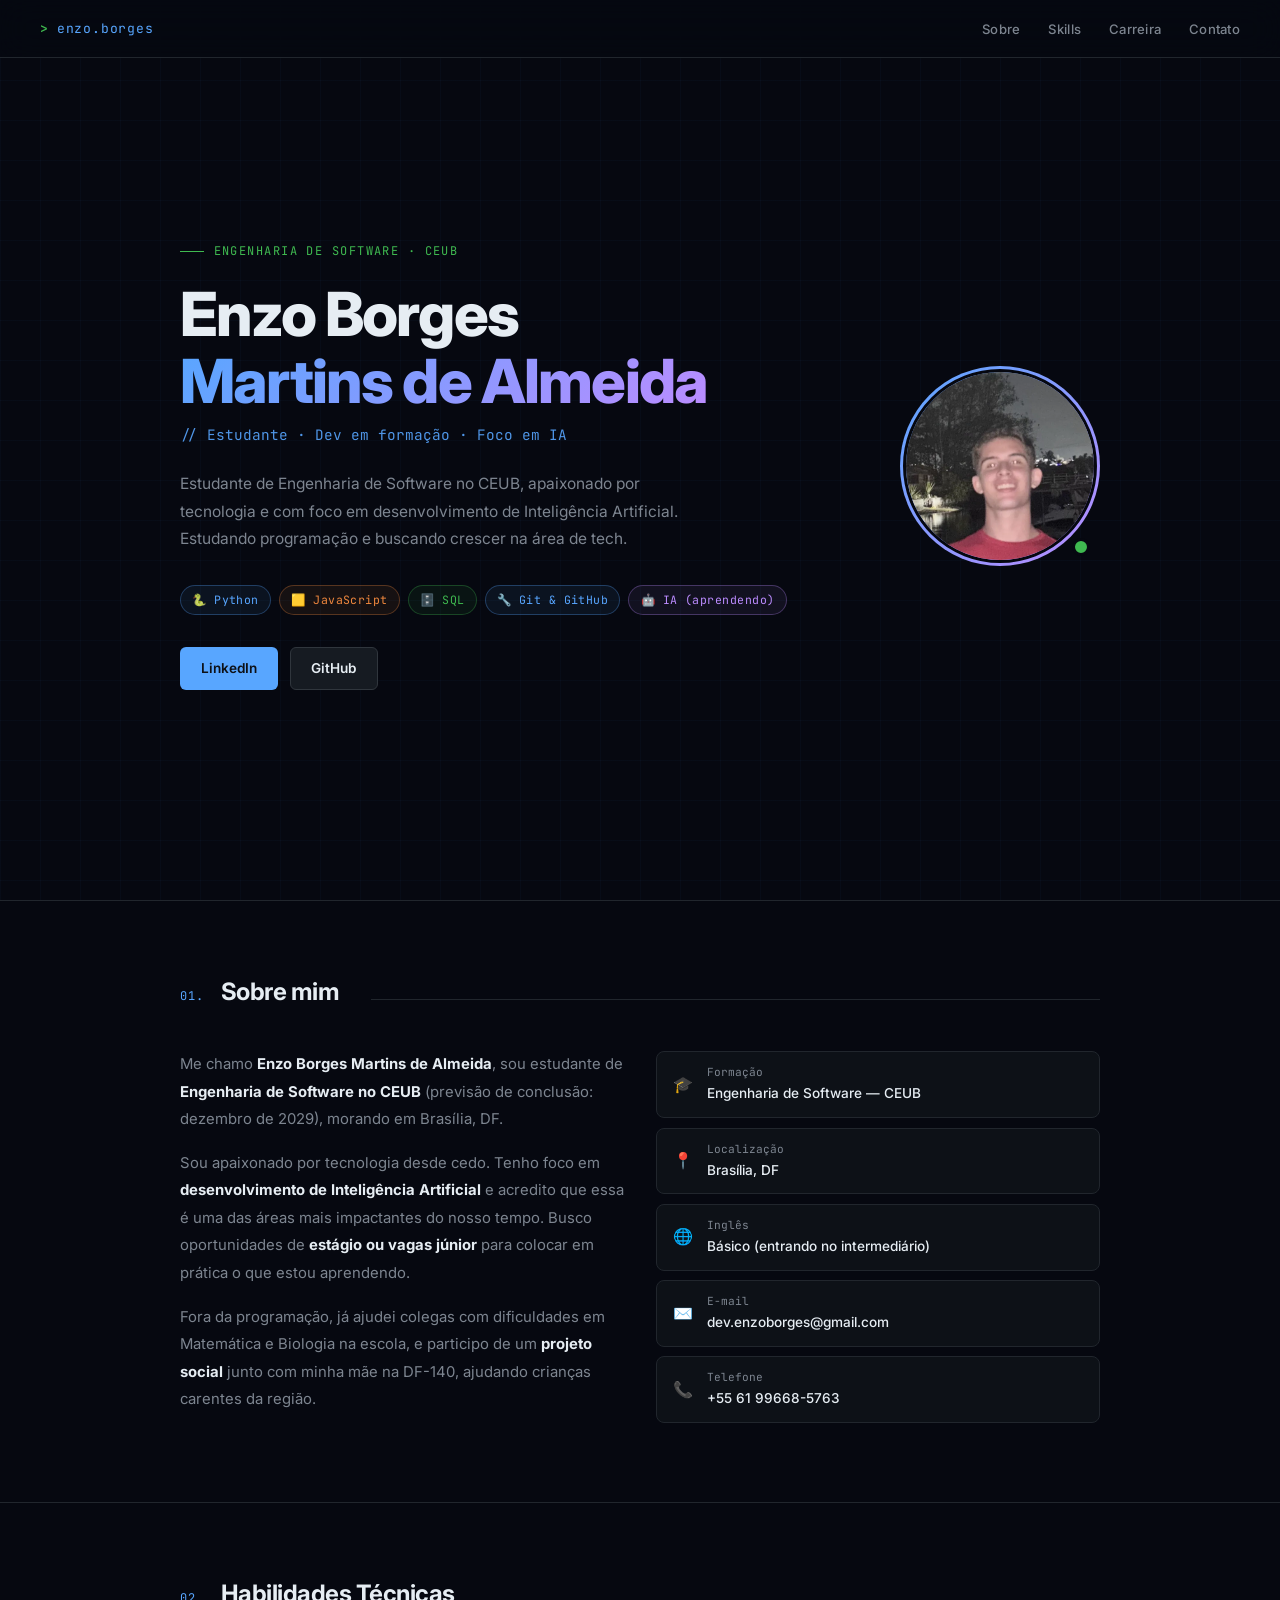
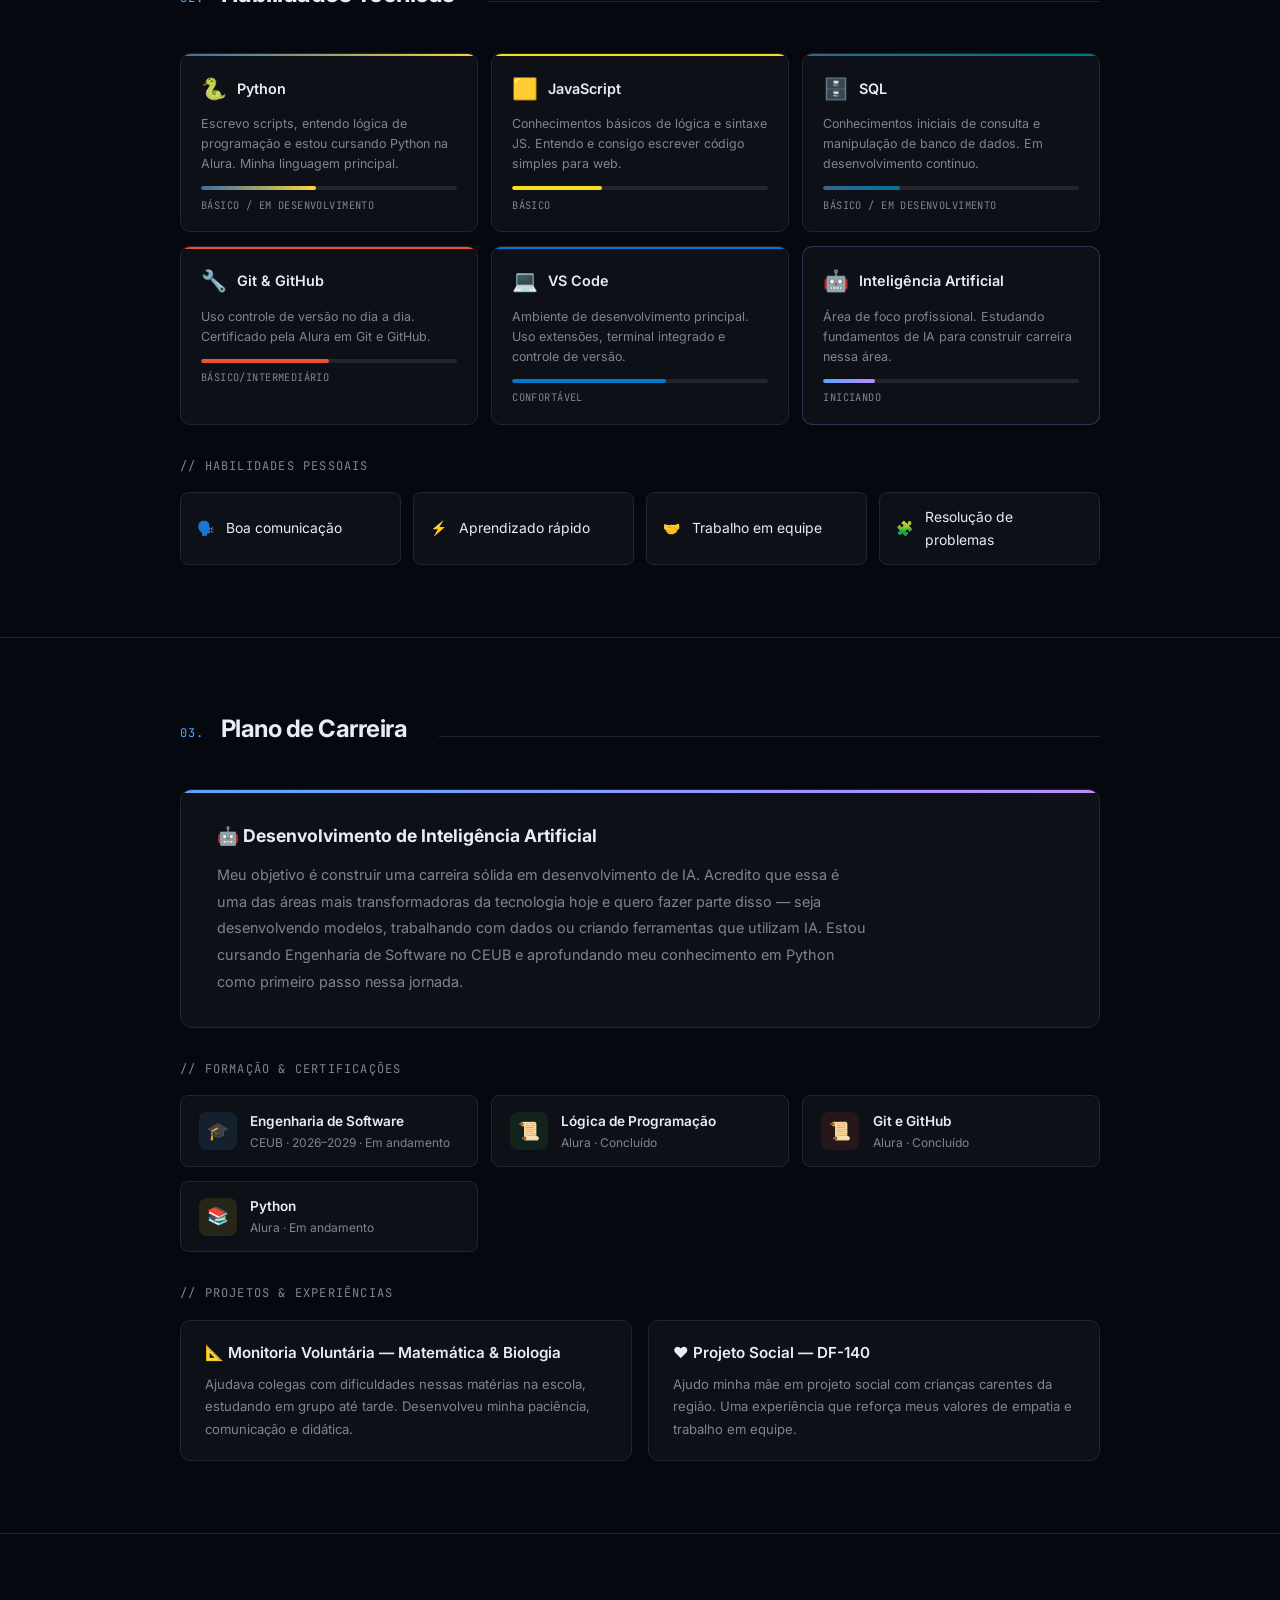
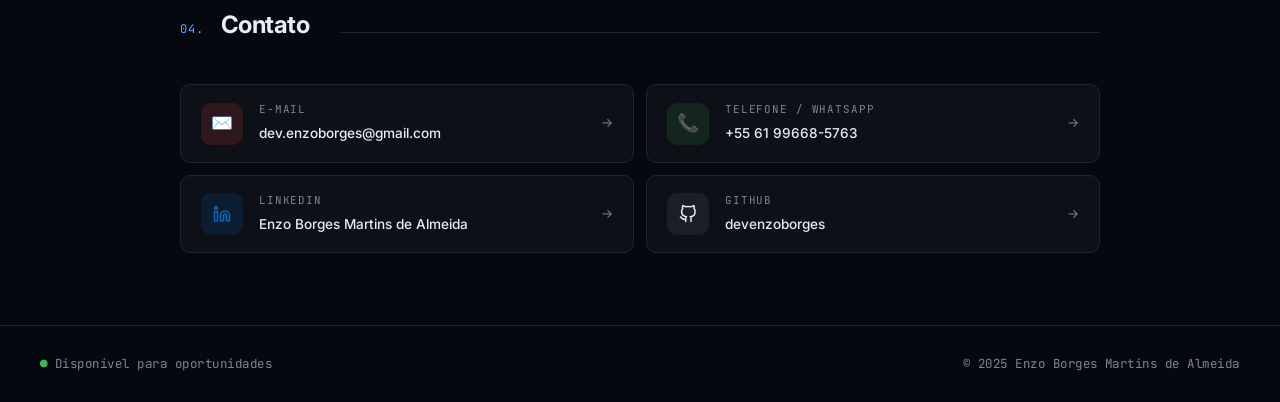
==== index.html @ 9e495a2f "html, colocando o portifólio a ativa" ====
<!DOCTYPE html>
<html lang="pt-BR">
<head>
  <meta charset="UTF-8"/>
  <meta name="viewport" content="width=device-width, initial-scale=1.0"/>
  <title>Enzo Borges — Portfólio</title>
  <link href="https://fonts.googleapis.com/css2?family=Inter:wght@300;400;500;600;700;800&family=JetBrains+Mono:wght@400;500;600&display=swap" rel="stylesheet"/>
  <style>
    *, *::before, *::after { box-sizing: border-box; margin: 0; padding: 0; }

    :root {
      --bg: #060810;
      --surface: #0d1117;
      --surface2: #161b22;
      --border: #21262d;
      --border2: #30363d;
      --text: #e6edf3;
      --muted: #7d8590;
      --muted2: #484f58;
      --accent: #58a6ff;
      --accent2: #bc8cff;
      --green: #3fb950;
      --orange: #f0883e;
      --red: #f85149;
    }

    html { scroll-behavior: smooth; }

    body {
      background: var(--bg);
      color: var(--text);
      font-family: 'Inter', sans-serif;
      min-height: 100vh;
      line-height: 1.6;
      overflow-x: hidden;
    }

    /* ── GRID BG ── */
    body::before {
      content: '';
      position: fixed;
      inset: 0;
      background-image:
        linear-gradient(rgba(88,166,255,0.03) 1px, transparent 1px),
        linear-gradient(90deg, rgba(88,166,255,0.03) 1px, transparent 1px);
      background-size: 40px 40px;
      pointer-events: none;
      z-index: 0;
    }

    /* ── NAV ── */
    nav {
      position: fixed;
      top: 0; left: 0; right: 0;
      z-index: 200;
      background: rgba(6,8,16,0.88);
      backdrop-filter: blur(16px);
      border-bottom: 1px solid var(--border);
      height: 58px;
      display: flex;
      align-items: center;
      justify-content: space-between;
      padding: 0 2.5rem;
    }
    .nav-logo {
      font-family: 'JetBrains Mono', monospace;
      font-size: 0.82rem;
      color: var(--accent);
      letter-spacing: 0.06em;
      display: flex;
      align-items: center;
      gap: 0.5rem;
    }
    .nav-logo::before {
      content: '>';
      color: var(--green);
      font-weight: 600;
    }
    .nav-links { display: flex; gap: 1.75rem; list-style: none; }
    .nav-links a {
      color: var(--muted);
      text-decoration: none;
      font-size: 0.82rem;
      font-weight: 500;
      letter-spacing: 0.02em;
      transition: color 0.2s;
    }
    .nav-links a:hover { color: var(--text); }

    /* ── HERO ── */
    .hero {
      position: relative;
      z-index: 1;
      min-height: 100vh;
      display: flex;
      align-items: center;
      padding: 6rem 2.5rem 4rem;
      max-width: 1000px;
      margin: 0 auto;
    }
    .hero-inner {
      display: grid;
      grid-template-columns: 1fr auto;
      gap: 4rem;
      align-items: center;
      width: 100%;
    }
    .hero-tag {
      font-family: 'JetBrains Mono', monospace;
      font-size: 0.75rem;
      color: var(--green);
      letter-spacing: 0.12em;
      text-transform: uppercase;
      margin-bottom: 1.25rem;
      display: flex;
      align-items: center;
      gap: 0.6rem;
    }
    .hero-tag::before {
      content: '';
      width: 24px; height: 1px;
      background: var(--green);
      display: inline-block;
    }
    .hero h1 {
      font-size: clamp(2.2rem, 5vw, 3.8rem);
      font-weight: 800;
      line-height: 1.1;
      letter-spacing: -0.03em;
      margin-bottom: 0.5rem;
    }
    .hero h1 .first { color: var(--text); }
    .hero h1 .last {
      background: linear-gradient(135deg, var(--accent), var(--accent2));
      -webkit-background-clip: text;
      -webkit-text-fill-color: transparent;
      background-clip: text;
    }
    .hero-role {
      font-family: 'JetBrains Mono', monospace;
      font-size: 0.9rem;
      color: var(--accent);
      margin-bottom: 1.5rem;
      opacity: 0.9;
    }
    .hero-desc {
      font-size: 0.97rem;
      color: var(--muted);
      max-width: 500px;
      margin-bottom: 2rem;
      line-height: 1.8;
    }
    .hero-badges {
      display: flex;
      flex-wrap: wrap;
      gap: 0.5rem;
      margin-bottom: 2rem;
    }
    .badge {
      display: inline-flex;
      align-items: center;
      gap: 0.35rem;
      font-family: 'JetBrains Mono', monospace;
      font-size: 0.72rem;
      padding: 0.3rem 0.7rem;
      border-radius: 20px;
      border: 1px solid;
      letter-spacing: 0.04em;
    }
    .badge-blue { border-color: rgba(88,166,255,0.3); color: var(--accent); background: rgba(88,166,255,0.07); }
    .badge-purple { border-color: rgba(188,140,255,0.3); color: var(--accent2); background: rgba(188,140,255,0.07); }
    .badge-green { border-color: rgba(63,185,80,0.3); color: var(--green); background: rgba(63,185,80,0.07); }
    .badge-orange { border-color: rgba(240,136,62,0.3); color: var(--orange); background: rgba(240,136,62,0.07); }

    .hero-buttons { display: flex; gap: 0.75rem; flex-wrap: wrap; }
    .btn {
      display: inline-flex;
      align-items: center;
      gap: 0.5rem;
      padding: 0.6rem 1.3rem;
      border-radius: 6px;
      font-size: 0.85rem;
      font-weight: 600;
      text-decoration: none;
      transition: all 0.2s;
      cursor: pointer;
      border: none;
    }
    .btn-primary { background: var(--accent); color: #0d1117; }
    .btn-primary:hover { background: #79b8ff; transform: translateY(-1px); }
    .btn-ghost { background: var(--surface2); color: var(--text); border: 1px solid var(--border2); }
    .btn-ghost:hover { border-color: var(--muted); background: #1c2128; transform: translateY(-1px); }
    .btn-cv { background: transparent; color: var(--green); border: 1px solid rgba(63,185,80,0.4); }
    .btn-cv:hover { background: rgba(63,185,80,0.08); transform: translateY(-1px); }

    /* ── PHOTO ── */
    .hero-photo-wrap {
      position: relative;
      flex-shrink: 0;
    }
    .hero-photo-frame {
      width: 200px;
      height: 200px;
      border-radius: 50%;
      padding: 3px;
      background: linear-gradient(135deg, var(--accent), var(--accent2));
    }
    .hero-photo-inner {
      width: 100%;
      height: 100%;
      border-radius: 50%;
      overflow: hidden;
      border: 3px solid var(--bg);
    }
    .hero-photo-inner img {
      width: 100%;
      height: 100%;
      object-fit: cover;
      object-position: center top;
    }
    .status-dot {
      position: absolute;
      bottom: 10px; right: 10px;
      width: 18px; height: 18px;
      background: var(--green);
      border-radius: 50%;
      border: 3px solid var(--bg);
      animation: pulse 2s infinite;
    }
    @keyframes pulse {
      0%, 100% { box-shadow: 0 0 0 0 rgba(63,185,80,0.4); }
      50% { box-shadow: 0 0 0 6px rgba(63,185,80,0); }
    }

    /* ── SECTIONS ── */
    .section-wrap {
      position: relative;
      z-index: 1;
    }
    section {
      padding: 4.5rem 2.5rem;
      max-width: 1000px;
      margin: 0 auto;
    }
    .section-header {
      display: flex;
      align-items: baseline;
      gap: 1rem;
      margin-bottom: 2.5rem;
    }
    .section-num {
      font-family: 'JetBrains Mono', monospace;
      font-size: 0.75rem;
      color: var(--accent);
      letter-spacing: 0.1em;
    }
    .section-title {
      font-size: 1.5rem;
      font-weight: 700;
      letter-spacing: -0.02em;
    }
    .section-line {
      flex: 1;
      height: 1px;
      background: var(--border);
      margin-left: 1rem;
    }
    .divider { border: none; border-top: 1px solid var(--border); }

    /* ── ABOUT ── */
    .about-grid {
      display: grid;
      grid-template-columns: 1fr 1fr;
      gap: 2rem;
    }
    .about-text p {
      color: var(--muted);
      font-size: 0.93rem;
      line-height: 1.85;
      margin-bottom: 1rem;
    }
    .about-text p strong { color: var(--text); }
    .info-cards { display: flex; flex-direction: column; gap: 0.6rem; }
    .info-card {
      display: flex;
      align-items: center;
      gap: 0.85rem;
      padding: 0.75rem 1rem;
      background: var(--surface);
      border: 1px solid var(--border);
      border-radius: 8px;
      font-size: 0.87rem;
      text-decoration: none;
      color: var(--text);
      transition: all 0.2s;
    }
    .info-card:hover { border-color: var(--border2); background: var(--surface2); }
    .info-card-icon { font-size: 1rem; flex-shrink: 0; width: 20px; text-align: center; }
    .info-card-label { font-size: 0.7rem; color: var(--muted); font-family: 'JetBrains Mono', monospace; display: block; }
    .info-card-val { font-weight: 500; font-size: 0.85rem; }

    /* ── SKILLS ── */
    .skills-grid {
      display: grid;
      grid-template-columns: repeat(auto-fill, minmax(220px, 1fr));
      gap: 0.85rem;
    }
    .skill-card {
      background: var(--surface);
      border: 1px solid var(--border);
      border-radius: 10px;
      padding: 1.1rem 1.25rem;
      transition: all 0.2s;
      position: relative;
      overflow: hidden;
    }
    .skill-card:hover { border-color: var(--border2); transform: translateY(-2px); }
    .skill-card::before {
      content: '';
      position: absolute;
      top: 0; left: 0; right: 0;
      height: 2px;
    }
    .skill-card.py::before { background: linear-gradient(90deg, #3572a5, #ffd43b); }
    .skill-card.js::before { background: #f7df1e; }
    .skill-card.sql::before { background: linear-gradient(90deg, #336791, #00758f); }
    .skill-card.git::before { background: #f05032; }
    .skill-card.vsc::before { background: #007acc; }
    .skill-top { display: flex; align-items: center; gap: 0.6rem; margin-bottom: 0.6rem; }
    .skill-emoji { font-size: 1.3rem; }
    .skill-name { font-weight: 600; font-size: 0.9rem; }
    .skill-desc { font-size: 0.78rem; color: var(--muted); line-height: 1.6; margin-bottom: 0.75rem; }
    .skill-bar-wrap { height: 4px; background: var(--border); border-radius: 2px; overflow: hidden; }
    .skill-bar { height: 100%; border-radius: 2px; }
    .skill-level-label {
      font-family: 'JetBrains Mono', monospace;
      font-size: 0.65rem;
      color: var(--muted);
      margin-top: 0.4rem;
      letter-spacing: 0.04em;
      text-transform: uppercase;
    }

    /* ── CAREER ── */
    .career-card {
      background: var(--surface);
      border: 1px solid var(--border);
      border-radius: 12px;
      padding: 2rem 2.25rem;
      position: relative;
      overflow: hidden;
    }
    .career-card::before {
      content: '';
      position: absolute;
      top: 0; left: 0;
      width: 100%; height: 3px;
      background: linear-gradient(90deg, var(--accent), var(--accent2));
    }
    .career-card h3 {
      font-size: 1.1rem;
      font-weight: 700;
      margin-bottom: 0.75rem;
      color: var(--text);
    }
    .career-card p {
      color: var(--muted);
      font-size: 0.9rem;
      line-height: 1.85;
      max-width: 650px;
    }

    /* ── CERTS ── */
    .certs-grid { display: grid; grid-template-columns: repeat(auto-fill, minmax(240px, 1fr)); gap: 0.85rem; }
    .cert-card {
      display: flex;
      align-items: center;
      gap: 0.85rem;
      padding: 0.9rem 1.1rem;
      background: var(--surface);
      border: 1px solid var(--border);
      border-radius: 8px;
      transition: all 0.2s;
    }
    .cert-card:hover { border-color: var(--border2); }
    .cert-icon {
      width: 38px; height: 38px;
      border-radius: 8px;
      display: flex; align-items: center; justify-content: center;
      font-size: 1.1rem;
      flex-shrink: 0;
    }
    .cert-title { font-size: 0.85rem; font-weight: 600; }
    .cert-sub { font-size: 0.75rem; color: var(--muted); }

    /* ── SOFT SKILLS ── */
    .soft-grid { display: grid; grid-template-columns: repeat(auto-fill, minmax(200px, 1fr)); gap: 0.75rem; }
    .soft-card {
      display: flex;
      align-items: center;
      gap: 0.75rem;
      padding: 0.85rem 1rem;
      background: var(--surface);
      border: 1px solid var(--border);
      border-radius: 8px;
      font-size: 0.87rem;
      transition: border-color 0.2s;
    }
    .soft-card:hover { border-color: var(--border2); }

    /* ── PROJECTS ── */
    .projects-grid { display: grid; grid-template-columns: 1fr 1fr; gap: 1rem; }
    .project-card {
      background: var(--surface);
      border: 1px solid var(--border);
      border-radius: 10px;
      padding: 1.25rem 1.5rem;
      transition: all 0.2s;
    }
    .project-card:hover { border-color: var(--border2); transform: translateY(-2px); }
    .project-card h4 { font-size: 0.95rem; font-weight: 600; margin-bottom: 0.5rem; }
    .project-card p { font-size: 0.82rem; color: var(--muted); line-height: 1.7; }

    /* ── CONTACT ── */
    .contact-grid { display: grid; grid-template-columns: 1fr 1fr; gap: 0.75rem; }
    .contact-link {
      display: flex;
      align-items: center;
      gap: 1rem;
      padding: 1rem 1.25rem;
      background: var(--surface);
      border: 1px solid var(--border);
      border-radius: 10px;
      text-decoration: none;
      color: var(--text);
      transition: all 0.2s;
    }
    .contact-link:hover { border-color: var(--border2); transform: translateX(4px); background: var(--surface2); }
    .contact-icon {
      width: 42px; height: 42px;
      border-radius: 10px;
      display: flex; align-items: center; justify-content: center;
      font-size: 1.1rem;
      flex-shrink: 0;
    }
    .contact-label { font-size: 0.68rem; color: var(--muted); font-family: 'JetBrains Mono', monospace; text-transform: uppercase; letter-spacing: 0.08em; display: block; margin-bottom: 0.1rem; }
    .contact-value { font-weight: 500; font-size: 0.85rem; }
    .contact-arrow { color: var(--muted); margin-left: auto; font-size: 0.8rem; }

    /* ── FOOTER ── */
    footer {
      position: relative; z-index: 1;
      border-top: 1px solid var(--border);
      padding: 1.75rem 2.5rem;
      display: flex;
      align-items: center;
      justify-content: space-between;
      color: var(--muted);
      font-size: 0.78rem;
      font-family: 'JetBrains Mono', monospace;
    }
    footer span { letter-spacing: 0.04em; }
    .footer-dot { color: var(--green); }

    /* ── RESPONSIVE ── */
    @media (max-width: 700px) {
      nav { padding: 0 1.25rem; }
      .nav-links { gap: 1rem; }
      .hero { padding: 5rem 1.25rem 3rem; }
      .hero-inner { grid-template-columns: 1fr; text-align: center; }
      .hero-photo-wrap { order: -1; margin: 0 auto; }
      .hero-tag { justify-content: center; }
      .hero-desc { margin: 0 auto 2rem; }
      .hero-badges { justify-content: center; }
      .hero-buttons { justify-content: center; }
      section { padding: 3rem 1.25rem; }
      .about-grid, .contact-grid, .projects-grid { grid-template-columns: 1fr; }
      footer { flex-direction: column; gap: 0.5rem; text-align: center; }
    }
  </style>
</head>
<body>

<!-- NAV -->
<nav>
  <span class="nav-logo">enzo.borges</span>
  <ul class="nav-links">
    <li><a href="#sobre">Sobre</a></li>
    <li><a href="#skills">Skills</a></li>
    <li><a href="#carreira">Carreira</a></li>
    <li><a href="#contato">Contato</a></li>
  </ul>
</nav>

<!-- HERO -->
<div class="hero">
  <div class="hero-inner">
    <div>
      <p class="hero-tag">Engenharia de Software · CEUB</p>
      <h1>
        <span class="first">Enzo Borges<br/></span>
        <span class="last">Martins de Almeida</span>
      </h1>
      <p class="hero-role">// Estudante · Dev em formação · Foco em IA</p>
      <p class="hero-desc">
        Estudante de Engenharia de Software no CEUB, apaixonado por tecnologia e com foco em desenvolvimento de Inteligência Artificial. Estudando programação e buscando crescer na área de tech.
      </p>
      <div class="hero-badges">
        <span class="badge badge-blue">🐍 Python</span>
        <span class="badge badge-orange">🟨 JavaScript</span>
        <span class="badge badge-green">🗄️ SQL</span>
        <span class="badge badge-blue">🔧 Git &amp; GitHub</span>
        <span class="badge badge-purple">🤖 IA (aprendendo)</span>
      </div>
      <div class="hero-buttons">
        <a href="https://www.linkedin.com/in/enzo-borges-martins-de-almeida-7a54973b6" target="_blank" class="btn btn-primary">LinkedIn</a>
        <a href="https://github.com/devenzoborges" target="_blank" class="btn btn-ghost">GitHub</a>
      </div>
    </div>
    <div class="hero-photo-wrap">
      <div class="hero-photo-frame">
        <div class="hero-photo-inner">
          <img src="[data-uri]" alt="Enzo Borges" />
        </div>
      </div>
      <div class="status-dot" title="Disponível para oportunidades"></div>
    </div>
  </div>
</div>

<hr class="divider"/>

<!-- SOBRE -->
<div class="section-wrap">
<section id="sobre">
  <div class="section-header">
    <span class="section-num">01.</span>
    <h2 class="section-title">Sobre mim</h2>
    <div class="section-line"></div>
  </div>
  <div class="about-grid">
    <div class="about-text">
      <p>Me chamo <strong>Enzo Borges Martins de Almeida</strong>, sou estudante de <strong>Engenharia de Software no CEUB</strong> (previsão de conclusão: dezembro de 2029), morando em Brasília, DF.</p>
      <p>Sou apaixonado por tecnologia desde cedo. Tenho foco em <strong>desenvolvimento de Inteligência Artificial</strong> e acredito que essa é uma das áreas mais impactantes do nosso tempo. Busco oportunidades de <strong>estágio ou vagas júnior</strong> para colocar em prática o que estou aprendendo.</p>
      <p>Fora da programação, já ajudei colegas com dificuldades em Matemática e Biologia na escola, e participo de um <strong>projeto social</strong> junto com minha mãe na DF-140, ajudando crianças carentes da região.</p>
    </div>
    <div class="info-cards">
      <div class="info-card">
        <span class="info-card-icon">🎓</span>
        <div>
          <span class="info-card-label">Formação</span>
          <span class="info-card-val">Engenharia de Software — CEUB</span>
        </div>
      </div>
      <div class="info-card">
        <span class="info-card-icon">📍</span>
        <div>
          <span class="info-card-label">Localização</span>
          <span class="info-card-val">Brasília, DF</span>
        </div>
      </div>
      <div class="info-card">
        <span class="info-card-icon">🌐</span>
        <div>
          <span class="info-card-label">Inglês</span>
          <span class="info-card-val">Básico (entrando no intermediário)</span>
        </div>
      </div>
      <a href="mailto:dev.enzoborges@gmail.com" class="info-card">
        <span class="info-card-icon">✉️</span>
        <div>
          <span class="info-card-label">E-mail</span>
          <span class="info-card-val">dev.enzoborges@gmail.com</span>
        </div>
      </a>
      <a href="tel:+5561996685763" class="info-card">
        <span class="info-card-icon">📞</span>
        <div>
          <span class="info-card-label">Telefone</span>
          <span class="info-card-val">+55 61 99668-5763</span>
        </div>
      </a>
    </div>
  </div>
</section>

<hr class="divider"/>

<!-- SKILLS -->
<section id="skills">
  <div class="section-header">
    <span class="section-num">02.</span>
    <h2 class="section-title">Habilidades Técnicas</h2>
    <div class="section-line"></div>
  </div>
  <div class="skills-grid">

    <div class="skill-card py">
      <div class="skill-top">
        <span class="skill-emoji">🐍</span>
        <span class="skill-name">Python</span>
      </div>
      <p class="skill-desc">Escrevo scripts, entendo lógica de programação e estou cursando Python na Alura. Minha linguagem principal.</p>
      <div class="skill-bar-wrap">
        <div class="skill-bar" style="width:45%; background: linear-gradient(90deg,#3572a5,#ffd43b);"></div>
      </div>
      <p class="skill-level-label">básico / em desenvolvimento</p>
    </div>

    <div class="skill-card js">
      <div class="skill-top">
        <span class="skill-emoji">🟨</span>
        <span class="skill-name">JavaScript</span>
      </div>
      <p class="skill-desc">Conhecimentos básicos de lógica e sintaxe JS. Entendo e consigo escrever código simples para web.</p>
      <div class="skill-bar-wrap">
        <div class="skill-bar" style="width:35%; background:#f7df1e;"></div>
      </div>
      <p class="skill-level-label">básico</p>
    </div>

    <div class="skill-card sql">
      <div class="skill-top">
        <span class="skill-emoji">🗄️</span>
        <span class="skill-name">SQL</span>
      </div>
      <p class="skill-desc">Conhecimentos iniciais de consulta e manipulação de banco de dados. Em desenvolvimento contínuo.</p>
      <div class="skill-bar-wrap">
        <div class="skill-bar" style="width:30%; background: linear-gradient(90deg,#336791,#00758f);"></div>
      </div>
      <p class="skill-level-label">básico / em desenvolvimento</p>
    </div>

    <div class="skill-card git">
      <div class="skill-top">
        <span class="skill-emoji">🔧</span>
        <span class="skill-name">Git &amp; GitHub</span>
      </div>
      <p class="skill-desc">Uso controle de versão no dia a dia. Certificado pela Alura em Git e GitHub.</p>
      <div class="skill-bar-wrap">
        <div class="skill-bar" style="width:50%; background:#f05032;"></div>
      </div>
      <p class="skill-level-label">básico/intermediário</p>
    </div>

    <div class="skill-card vsc">
      <div class="skill-top">
        <span class="skill-emoji">💻</span>
        <span class="skill-name">VS Code</span>
      </div>
      <p class="skill-desc">Ambiente de desenvolvimento principal. Uso extensões, terminal integrado e controle de versão.</p>
      <div class="skill-bar-wrap">
        <div class="skill-bar" style="width:60%; background:#007acc;"></div>
      </div>
      <p class="skill-level-label">confortável</p>
    </div>

    <div class="skill-card" style="border-color: rgba(188,140,255,0.25);">
      <div class="skill-top">
        <span class="skill-emoji">🤖</span>
        <span class="skill-name">Inteligência Artificial</span>
      </div>
      <p class="skill-desc">Área de foco profissional. Estudando fundamentos de IA para construir carreira nessa área.</p>
      <div class="skill-bar-wrap">
        <div class="skill-bar" style="width:20%; background: linear-gradient(90deg, var(--accent), var(--accent2));"></div>
      </div>
      <p class="skill-level-label">iniciando</p>
    </div>

  </div>

  <!-- SOFT SKILLS -->
  <div style="margin-top:2rem;">
    <p style="font-family:'JetBrains Mono',monospace;font-size:0.75rem;color:var(--muted);letter-spacing:0.1em;text-transform:uppercase;margin-bottom:1rem;">// Habilidades Pessoais</p>
    <div class="soft-grid">
      <div class="soft-card"><span>🗣️</span> Boa comunicação</div>
      <div class="soft-card"><span>⚡</span> Aprendizado rápido</div>
      <div class="soft-card"><span>🤝</span> Trabalho em equipe</div>
      <div class="soft-card"><span>🧩</span> Resolução de problemas</div>
    </div>
  </div>
</section>

<hr class="divider"/>

<!-- CARREIRA -->
<section id="carreira">
  <div class="section-header">
    <span class="section-num">03.</span>
    <h2 class="section-title">Plano de Carreira</h2>
    <div class="section-line"></div>
  </div>
  <div class="career-card">
    <h3>🤖 Desenvolvimento de Inteligência Artificial</h3>
    <p>
      Meu objetivo é construir uma carreira sólida em desenvolvimento de IA. Acredito que essa é uma das áreas mais transformadoras da tecnologia hoje e quero fazer parte disso — seja desenvolvendo modelos, trabalhando com dados ou criando ferramentas que utilizam IA. Estou cursando Engenharia de Software no CEUB e aprofundando meu conhecimento em Python como primeiro passo nessa jornada.
    </p>
  </div>

  <!-- FORMAÇÃO E CERTS -->
  <div style="margin-top:2rem;">
    <p style="font-family:'JetBrains Mono',monospace;font-size:0.75rem;color:var(--muted);letter-spacing:0.1em;text-transform:uppercase;margin-bottom:1rem;">// Formação &amp; Certificações</p>
    <div class="certs-grid">
      <div class="cert-card">
        <div class="cert-icon" style="background:rgba(88,166,255,0.1);">🎓</div>
        <div>
          <p class="cert-title">Engenharia de Software</p>
          <p class="cert-sub">CEUB · 2026–2029 · Em andamento</p>
        </div>
      </div>
      <div class="cert-card">
        <div class="cert-icon" style="background:rgba(63,185,80,0.1);">📜</div>
        <div>
          <p class="cert-title">Lógica de Programação</p>
          <p class="cert-sub">Alura · Concluído</p>
        </div>
      </div>
      <div class="cert-card">
        <div class="cert-icon" style="background:rgba(240,80,50,0.1);">📜</div>
        <div>
          <p class="cert-title">Git e GitHub</p>
          <p class="cert-sub">Alura · Concluído</p>
        </div>
      </div>
      <div class="cert-card">
        <div class="cert-icon" style="background:rgba(247,223,30,0.1);">📚</div>
        <div>
          <p class="cert-title">Python</p>
          <p class="cert-sub">Alura · Em andamento</p>
        </div>
      </div>
    </div>
  </div>

  <!-- PROJETOS -->
  <div style="margin-top:2rem;">
    <p style="font-family:'JetBrains Mono',monospace;font-size:0.75rem;color:var(--muted);letter-spacing:0.1em;text-transform:uppercase;margin-bottom:1rem;">// Projetos &amp; Experiências</p>
    <div class="projects-grid">
      <div class="project-card">
        <h4>📐 Monitoria Voluntária — Matemática &amp; Biologia</h4>
        <p>Ajudava colegas com dificuldades nessas matérias na escola, estudando em grupo até tarde. Desenvolveu minha paciência, comunicação e didática.</p>
      </div>
      <div class="project-card">
        <h4>❤️ Projeto Social — DF-140</h4>
        <p>Ajudo minha mãe em projeto social com crianças carentes da região. Uma experiência que reforça meus valores de empatia e trabalho em equipe.</p>
      </div>
    </div>
  </div>
</section>


<hr class="divider"/>

<!-- CONTATO -->
<section id="contato">
  <div class="section-header">
    <span class="section-num">04.</span>
    <h2 class="section-title">Contato</h2>
    <div class="section-line"></div>
  </div>
  <div class="contact-grid">
    <a href="mailto:dev.enzoborges@gmail.com" class="contact-link">
      <div class="contact-icon" style="background:rgba(234,67,53,0.15);">✉️</div>
      <div>
        <span class="contact-label">E-mail</span>
        <span class="contact-value">dev.enzoborges@gmail.com</span>
      </div>
      <span class="contact-arrow">→</span>
    </a>
    <a href="tel:+5561996685763" class="contact-link">
      <div class="contact-icon" style="background:rgba(63,185,80,0.12);">📞</div>
      <div>
        <span class="contact-label">Telefone / WhatsApp</span>
        <span class="contact-value">+55 61 99668-5763</span>
      </div>
      <span class="contact-arrow">→</span>
    </a>
    <a href="https://www.linkedin.com/in/enzo-borges-martins-de-almeida-7a54973b6" target="_blank" class="contact-link">
      <div class="contact-icon" style="background:rgba(10,102,194,0.15);">
        <svg width="18" height="18" viewBox="0 0 24 24" fill="none" stroke="#0a66c2" stroke-width="2" stroke-linecap="round" stroke-linejoin="round"><path d="M16 8a6 6 0 0 1 6 6v7h-4v-7a2 2 0 0 0-2-2 2 2 0 0 0-2 2v7h-4v-7a6 6 0 0 1 6-6z"/><rect x="2" y="9" width="4" height="12"/><circle cx="4" cy="4" r="2"/></svg>
      </div>
      <div>
        <span class="contact-label">LinkedIn</span>
        <span class="contact-value">Enzo Borges Martins de Almeida</span>
      </div>
      <span class="contact-arrow">→</span>
    </a>
    <a href="https://github.com/devenzoborges" target="_blank" class="contact-link">
      <div class="contact-icon" style="background:rgba(255,255,255,0.06);">
        <svg width="18" height="18" viewBox="0 0 24 24" fill="none" stroke="#e6edf3" stroke-width="2" stroke-linecap="round" stroke-linejoin="round"><path d="M9 19c-5 1.5-5-2.5-7-3m14 6v-3.87a3.37 3.37 0 0 0-.94-2.61c3.14-.35 6.44-1.54 6.44-7A5.44 5.44 0 0 0 20 4.77 5.07 5.07 0 0 0 19.91 1S18.73.65 16 2.48a13.38 13.38 0 0 0-7 0C6.27.65 5.09 1 5.09 1A5.07 5.07 0 0 0 5 4.77a5.44 5.44 0 0 0-1.5 3.78c0 5.42 3.3 6.61 6.44 7A3.37 3.37 0 0 0 9 18.13V22"/></svg>
      </div>
      <div>
        <span class="contact-label">GitHub</span>
        <span class="contact-value">devenzoborges</span>
      </div>
      <span class="contact-arrow">→</span>
    </a>
  </div>
</section>
</div>

<footer>
  <span><span class="footer-dot">●</span> Disponível para oportunidades</span>
  <span>© 2025 Enzo Borges Martins de Almeida</span>
</footer>

</body>
</html>
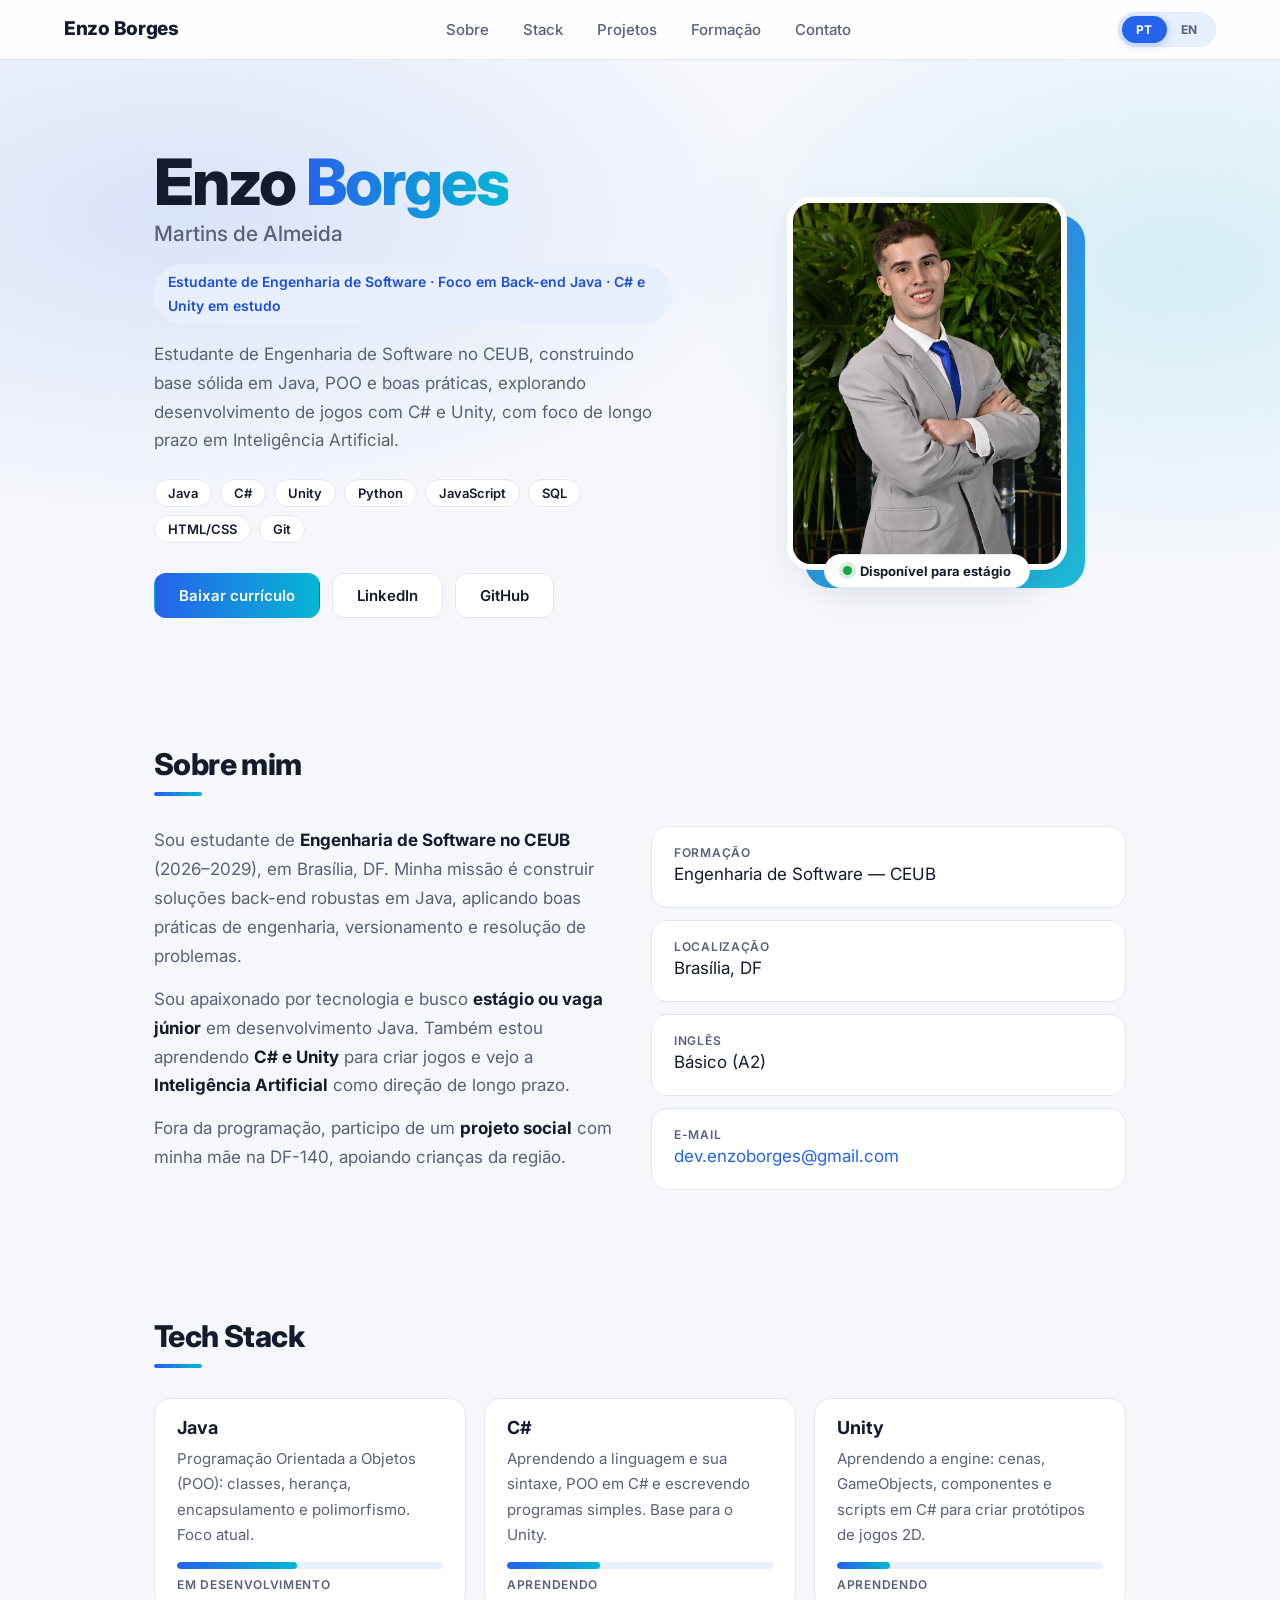
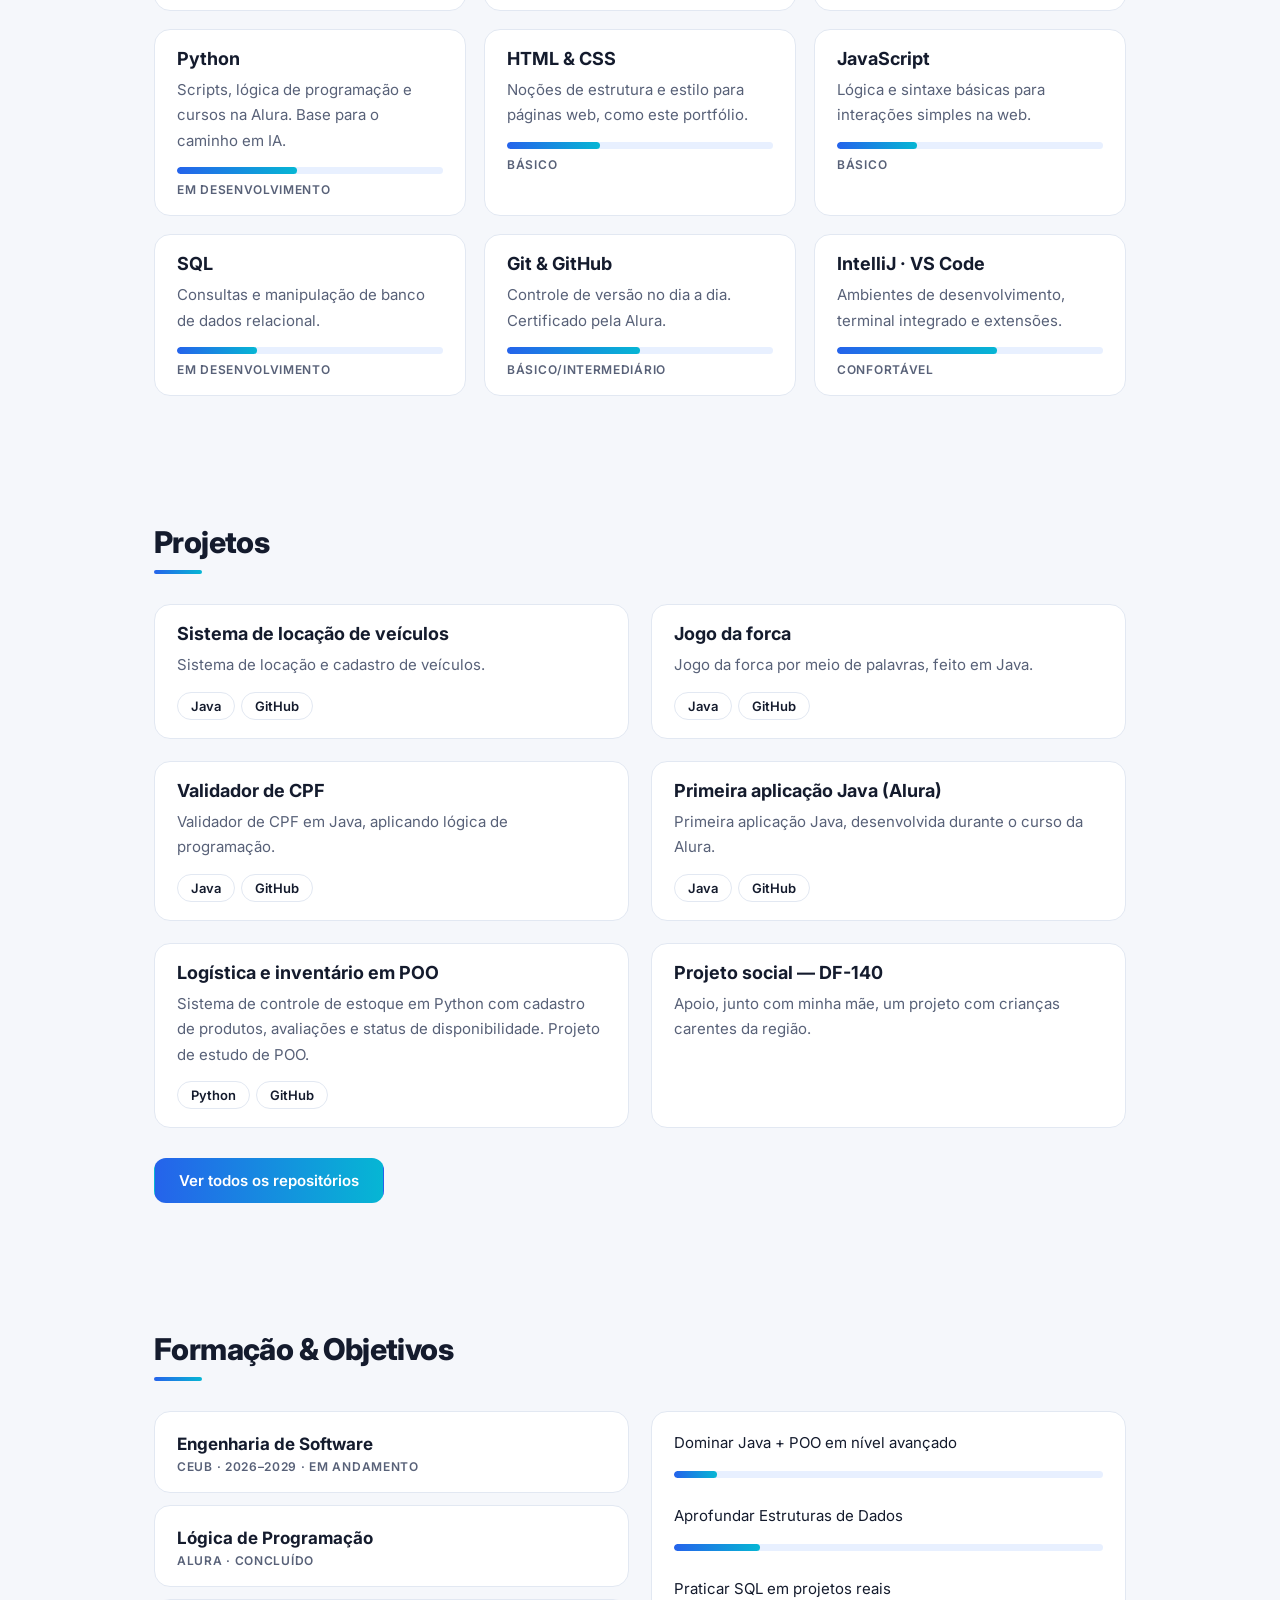
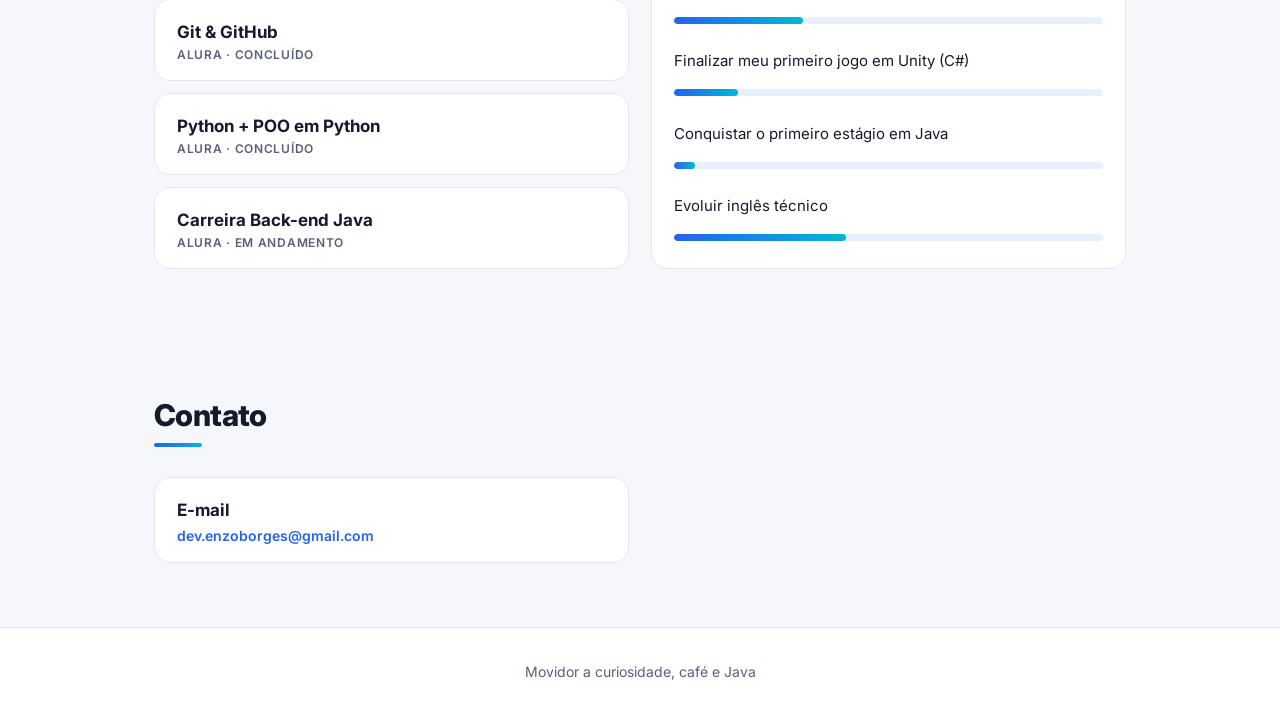
==== commit 8923e6c8: "portifólio atualizado" ====
--- a/index.html
+++ b/index.html
@@ -1,808 +1,128 @@
 <!DOCTYPE html>
 <html lang="pt-BR">
 <head>
-  <meta charset="UTF-8"/>
-  <meta name="viewport" content="width=device-width, initial-scale=1.0"/>
-  <title>Enzo Borges — Portfólio</title>
-  <link href="https://fonts.googleapis.com/css2?family=Inter:wght@300;400;500;600;700;800&family=JetBrains+Mono:wght@400;500;600&display=swap" rel="stylesheet"/>
-  <style>
-    *, *::before, *::after { box-sizing: border-box; margin: 0; padding: 0; }
-
-    :root {
-      --bg: #060810;
-      --surface: #0d1117;
-      --surface2: #161b22;
-      --border: #21262d;
-      --border2: #30363d;
-      --text: #e6edf3;
-      --muted: #7d8590;
-      --muted2: #484f58;
-      --accent: #58a6ff;
-      --accent2: #bc8cff;
-      --green: #3fb950;
-      --orange: #f0883e;
-      --red: #f85149;
-    }
-
-    html { scroll-behavior: smooth; }
-
-    body {
-      background: var(--bg);
-      color: var(--text);
-      font-family: 'Inter', sans-serif;
-      min-height: 100vh;
-      line-height: 1.6;
-      overflow-x: hidden;
-    }
-
-    /* ── GRID BG ── */
-    body::before {
-      content: '';
-      position: fixed;
-      inset: 0;
-      background-image:
-        linear-gradient(rgba(88,166,255,0.03) 1px, transparent 1px),
-        linear-gradient(90deg, rgba(88,166,255,0.03) 1px, transparent 1px);
-      background-size: 40px 40px;
-      pointer-events: none;
-      z-index: 0;
-    }
-
-    /* ── NAV ── */
-    nav {
-      position: fixed;
-      top: 0; left: 0; right: 0;
-      z-index: 200;
-      background: rgba(6,8,16,0.88);
-      backdrop-filter: blur(16px);
-      border-bottom: 1px solid var(--border);
-      height: 58px;
-      display: flex;
-      align-items: center;
-      justify-content: space-between;
-      padding: 0 2.5rem;
-    }
-    .nav-logo {
-      font-family: 'JetBrains Mono', monospace;
-      font-size: 0.82rem;
-      color: var(--accent);
-      letter-spacing: 0.06em;
-      display: flex;
-      align-items: center;
-      gap: 0.5rem;
-    }
-    .nav-logo::before {
-      content: '>';
-      color: var(--green);
-      font-weight: 600;
-    }
-    .nav-links { display: flex; gap: 1.75rem; list-style: none; }
-    .nav-links a {
-      color: var(--muted);
-      text-decoration: none;
-      font-size: 0.82rem;
-      font-weight: 500;
-      letter-spacing: 0.02em;
-      transition: color 0.2s;
-    }
-    .nav-links a:hover { color: var(--text); }
-
-    /* ── HERO ── */
-    .hero {
-      position: relative;
-      z-index: 1;
-      min-height: 100vh;
-      display: flex;
-      align-items: center;
-      padding: 6rem 2.5rem 4rem;
-      max-width: 1000px;
-      margin: 0 auto;
-    }
-    .hero-inner {
-      display: grid;
-      grid-template-columns: 1fr auto;
-      gap: 4rem;
-      align-items: center;
-      width: 100%;
-    }
-    .hero-tag {
-      font-family: 'JetBrains Mono', monospace;
-      font-size: 0.75rem;
-      color: var(--green);
-      letter-spacing: 0.12em;
-      text-transform: uppercase;
-      margin-bottom: 1.25rem;
-      display: flex;
-      align-items: center;
-      gap: 0.6rem;
-    }
-    .hero-tag::before {
-      content: '';
-      width: 24px; height: 1px;
-      background: var(--green);
-      display: inline-block;
-    }
-    .hero h1 {
-      font-size: clamp(2.2rem, 5vw, 3.8rem);
-      font-weight: 800;
-      line-height: 1.1;
-      letter-spacing: -0.03em;
-      margin-bottom: 0.5rem;
-    }
-    .hero h1 .first { color: var(--text); }
-    .hero h1 .last {
-      background: linear-gradient(135deg, var(--accent), var(--accent2));
-      -webkit-background-clip: text;
-      -webkit-text-fill-color: transparent;
-      background-clip: text;
-    }
-    .hero-role {
-      font-family: 'JetBrains Mono', monospace;
-      font-size: 0.9rem;
-      color: var(--accent);
-      margin-bottom: 1.5rem;
-      opacity: 0.9;
-    }
-    .hero-desc {
-      font-size: 0.97rem;
-      color: var(--muted);
-      max-width: 500px;
-      margin-bottom: 2rem;
-      line-height: 1.8;
-    }
-    .hero-badges {
-      display: flex;
-      flex-wrap: wrap;
-      gap: 0.5rem;
-      margin-bottom: 2rem;
-    }
-    .badge {
-      display: inline-flex;
-      align-items: center;
-      gap: 0.35rem;
-      font-family: 'JetBrains Mono', monospace;
-      font-size: 0.72rem;
-      padding: 0.3rem 0.7rem;
-      border-radius: 20px;
-      border: 1px solid;
-      letter-spacing: 0.04em;
-    }
-    .badge-blue { border-color: rgba(88,166,255,0.3); color: var(--accent); background: rgba(88,166,255,0.07); }
-    .badge-purple { border-color: rgba(188,140,255,0.3); color: var(--accent2); background: rgba(188,140,255,0.07); }
-    .badge-green { border-color: rgba(63,185,80,0.3); color: var(--green); background: rgba(63,185,80,0.07); }
-    .badge-orange { border-color: rgba(240,136,62,0.3); color: var(--orange); background: rgba(240,136,62,0.07); }
-
-    .hero-buttons { display: flex; gap: 0.75rem; flex-wrap: wrap; }
-    .btn {
-      display: inline-flex;
-      align-items: center;
-      gap: 0.5rem;
-      padding: 0.6rem 1.3rem;
-      border-radius: 6px;
-      font-size: 0.85rem;
-      font-weight: 600;
-      text-decoration: none;
-      transition: all 0.2s;
-      cursor: pointer;
-      border: none;
-    }
-    .btn-primary { background: var(--accent); color: #0d1117; }
-    .btn-primary:hover { background: #79b8ff; transform: translateY(-1px); }
-    .btn-ghost { background: var(--surface2); color: var(--text); border: 1px solid var(--border2); }
-    .btn-ghost:hover { border-color: var(--muted); background: #1c2128; transform: translateY(-1px); }
-    .btn-cv { background: transparent; color: var(--green); border: 1px solid rgba(63,185,80,0.4); }
-    .btn-cv:hover { background: rgba(63,185,80,0.08); transform: translateY(-1px); }
-
-    /* ── PHOTO ── */
-    .hero-photo-wrap {
-      position: relative;
-      flex-shrink: 0;
-    }
-    .hero-photo-frame {
-      width: 200px;
-      height: 200px;
-      border-radius: 50%;
-      padding: 3px;
-      background: linear-gradient(135deg, var(--accent), var(--accent2));
-    }
-    .hero-photo-inner {
-      width: 100%;
-      height: 100%;
-      border-radius: 50%;
-      overflow: hidden;
-      border: 3px solid var(--bg);
-    }
-    .hero-photo-inner img {
-      width: 100%;
-      height: 100%;
-      object-fit: cover;
-      object-position: center top;
-    }
-    .status-dot {
-      position: absolute;
-      bottom: 10px; right: 10px;
-      width: 18px; height: 18px;
-      background: var(--green);
-      border-radius: 50%;
-      border: 3px solid var(--bg);
-      animation: pulse 2s infinite;
-    }
-    @keyframes pulse {
-      0%, 100% { box-shadow: 0 0 0 0 rgba(63,185,80,0.4); }
-      50% { box-shadow: 0 0 0 6px rgba(63,185,80,0); }
-    }
-
-    /* ── SECTIONS ── */
-    .section-wrap {
-      position: relative;
-      z-index: 1;
-    }
-    section {
-      padding: 4.5rem 2.5rem;
-      max-width: 1000px;
-      margin: 0 auto;
-    }
-    .section-header {
-      display: flex;
-      align-items: baseline;
-      gap: 1rem;
-      margin-bottom: 2.5rem;
-    }
-    .section-num {
-      font-family: 'JetBrains Mono', monospace;
-      font-size: 0.75rem;
-      color: var(--accent);
-      letter-spacing: 0.1em;
-    }
-    .section-title {
-      font-size: 1.5rem;
-      font-weight: 700;
-      letter-spacing: -0.02em;
-    }
-    .section-line {
-      flex: 1;
-      height: 1px;
-      background: var(--border);
-      margin-left: 1rem;
-    }
-    .divider { border: none; border-top: 1px solid var(--border); }
-
-    /* ── ABOUT ── */
-    .about-grid {
-      display: grid;
-      grid-template-columns: 1fr 1fr;
-      gap: 2rem;
-    }
-    .about-text p {
-      color: var(--muted);
-      font-size: 0.93rem;
-      line-height: 1.85;
-      margin-bottom: 1rem;
-    }
-    .about-text p strong { color: var(--text); }
-    .info-cards { display: flex; flex-direction: column; gap: 0.6rem; }
-    .info-card {
-      display: flex;
-      align-items: center;
-      gap: 0.85rem;
-      padding: 0.75rem 1rem;
-      background: var(--surface);
-      border: 1px solid var(--border);
-      border-radius: 8px;
-      font-size: 0.87rem;
-      text-decoration: none;
-      color: var(--text);
-      transition: all 0.2s;
-    }
-    .info-card:hover { border-color: var(--border2); background: var(--surface2); }
-    .info-card-icon { font-size: 1rem; flex-shrink: 0; width: 20px; text-align: center; }
-    .info-card-label { font-size: 0.7rem; color: var(--muted); font-family: 'JetBrains Mono', monospace; display: block; }
-    .info-card-val { font-weight: 500; font-size: 0.85rem; }
-
-    /* ── SKILLS ── */
-    .skills-grid {
-      display: grid;
-      grid-template-columns: repeat(auto-fill, minmax(220px, 1fr));
-      gap: 0.85rem;
-    }
-    .skill-card {
-      background: var(--surface);
-      border: 1px solid var(--border);
-      border-radius: 10px;
-      padding: 1.1rem 1.25rem;
-      transition: all 0.2s;
-      position: relative;
-      overflow: hidden;
-    }
-    .skill-card:hover { border-color: var(--border2); transform: translateY(-2px); }
-    .skill-card::before {
-      content: '';
-      position: absolute;
-      top: 0; left: 0; right: 0;
-      height: 2px;
-    }
-    .skill-card.py::before { background: linear-gradient(90deg, #3572a5, #ffd43b); }
-    .skill-card.js::before { background: #f7df1e; }
-    .skill-card.sql::before { background: linear-gradient(90deg, #336791, #00758f); }
-    .skill-card.git::before { background: #f05032; }
-    .skill-card.vsc::before { background: #007acc; }
-    .skill-top { display: flex; align-items: center; gap: 0.6rem; margin-bottom: 0.6rem; }
-    .skill-emoji { font-size: 1.3rem; }
-    .skill-name { font-weight: 600; font-size: 0.9rem; }
-    .skill-desc { font-size: 0.78rem; color: var(--muted); line-height: 1.6; margin-bottom: 0.75rem; }
-    .skill-bar-wrap { height: 4px; background: var(--border); border-radius: 2px; overflow: hidden; }
-    .skill-bar { height: 100%; border-radius: 2px; }
-    .skill-level-label {
-      font-family: 'JetBrains Mono', monospace;
-      font-size: 0.65rem;
-      color: var(--muted);
-      margin-top: 0.4rem;
-      letter-spacing: 0.04em;
-      text-transform: uppercase;
-    }
-
-    /* ── CAREER ── */
-    .career-card {
-      background: var(--surface);
-      border: 1px solid var(--border);
-      border-radius: 12px;
-      padding: 2rem 2.25rem;
-      position: relative;
-      overflow: hidden;
-    }
-    .career-card::before {
-      content: '';
-      position: absolute;
-      top: 0; left: 0;
-      width: 100%; height: 3px;
-      background: linear-gradient(90deg, var(--accent), var(--accent2));
-    }
-    .career-card h3 {
-      font-size: 1.1rem;
-      font-weight: 700;
-      margin-bottom: 0.75rem;
-      color: var(--text);
-    }
-    .career-card p {
-      color: var(--muted);
-      font-size: 0.9rem;
-      line-height: 1.85;
-      max-width: 650px;
-    }
-
-    /* ── CERTS ── */
-    .certs-grid { display: grid; grid-template-columns: repeat(auto-fill, minmax(240px, 1fr)); gap: 0.85rem; }
-    .cert-card {
-      display: flex;
-      align-items: center;
-      gap: 0.85rem;
-      padding: 0.9rem 1.1rem;
-      background: var(--surface);
-      border: 1px solid var(--border);
-      border-radius: 8px;
-      transition: all 0.2s;
-    }
-    .cert-card:hover { border-color: var(--border2); }
-    .cert-icon {
-      width: 38px; height: 38px;
-      border-radius: 8px;
-      display: flex; align-items: center; justify-content: center;
-      font-size: 1.1rem;
-      flex-shrink: 0;
-    }
-    .cert-title { font-size: 0.85rem; font-weight: 600; }
-    .cert-sub { font-size: 0.75rem; color: var(--muted); }
-
-    /* ── SOFT SKILLS ── */
-    .soft-grid { display: grid; grid-template-columns: repeat(auto-fill, minmax(200px, 1fr)); gap: 0.75rem; }
-    .soft-card {
-      display: flex;
-      align-items: center;
-      gap: 0.75rem;
-      padding: 0.85rem 1rem;
-      background: var(--surface);
-      border: 1px solid var(--border);
-      border-radius: 8px;
-      font-size: 0.87rem;
-      transition: border-color 0.2s;
-    }
-    .soft-card:hover { border-color: var(--border2); }
-
-    /* ── PROJECTS ── */
-    .projects-grid { display: grid; grid-template-columns: 1fr 1fr; gap: 1rem; }
-    .project-card {
-      background: var(--surface);
-      border: 1px solid var(--border);
-      border-radius: 10px;
-      padding: 1.25rem 1.5rem;
-      transition: all 0.2s;
-    }
-    .project-card:hover { border-color: var(--border2); transform: translateY(-2px); }
-    .project-card h4 { font-size: 0.95rem; font-weight: 600; margin-bottom: 0.5rem; }
-    .project-card p { font-size: 0.82rem; color: var(--muted); line-height: 1.7; }
-
-    /* ── CONTACT ── */
-    .contact-grid { display: grid; grid-template-columns: 1fr 1fr; gap: 0.75rem; }
-    .contact-link {
-      display: flex;
-      align-items: center;
-      gap: 1rem;
-      padding: 1rem 1.25rem;
-      background: var(--surface);
-      border: 1px solid var(--border);
-      border-radius: 10px;
-      text-decoration: none;
-      color: var(--text);
-      transition: all 0.2s;
-    }
-    .contact-link:hover { border-color: var(--border2); transform: translateX(4px); background: var(--surface2); }
-    .contact-icon {
-      width: 42px; height: 42px;
-      border-radius: 10px;
-      display: flex; align-items: center; justify-content: center;
-      font-size: 1.1rem;
-      flex-shrink: 0;
-    }
-    .contact-label { font-size: 0.68rem; color: var(--muted); font-family: 'JetBrains Mono', monospace; text-transform: uppercase; letter-spacing: 0.08em; display: block; margin-bottom: 0.1rem; }
-    .contact-value { font-weight: 500; font-size: 0.85rem; }
-    .contact-arrow { color: var(--muted); margin-left: auto; font-size: 0.8rem; }
-
-    /* ── FOOTER ── */
-    footer {
-      position: relative; z-index: 1;
-      border-top: 1px solid var(--border);
-      padding: 1.75rem 2.5rem;
-      display: flex;
-      align-items: center;
-      justify-content: space-between;
-      color: var(--muted);
-      font-size: 0.78rem;
-      font-family: 'JetBrains Mono', monospace;
-    }
-    footer span { letter-spacing: 0.04em; }
-    .footer-dot { color: var(--green); }
-
-    /* ── RESPONSIVE ── */
-    @media (max-width: 700px) {
-      nav { padding: 0 1.25rem; }
-      .nav-links { gap: 1rem; }
-      .hero { padding: 5rem 1.25rem 3rem; }
-      .hero-inner { grid-template-columns: 1fr; text-align: center; }
-      .hero-photo-wrap { order: -1; margin: 0 auto; }
-      .hero-tag { justify-content: center; }
-      .hero-desc { margin: 0 auto 2rem; }
-      .hero-badges { justify-content: center; }
-      .hero-buttons { justify-content: center; }
-      section { padding: 3rem 1.25rem; }
-      .about-grid, .contact-grid, .projects-grid { grid-template-columns: 1fr; }
-      footer { flex-direction: column; gap: 0.5rem; text-align: center; }
-    }
-  </style>
+<meta charset="UTF-8"/>
+<meta name="viewport" content="width=device-width, initial-scale=1.0"/>
+<title>Enzo Borges — Portfólio</title>
+<meta name="description" content="Estudante de Engenharia de Software · Java Back-end · C# & Unity"/>
+<link href="https://fonts.googleapis.com/css2?family=Inter:wght@400;500;600;700;800&display=swap" rel="stylesheet"/>
+<link rel="stylesheet" href="style.css"/>
 </head>
 <body>
-
-<!-- NAV -->
 <nav>
-  <span class="nav-logo">enzo.borges</span>
-  <ul class="nav-links">
-    <li><a href="#sobre">Sobre</a></li>
-    <li><a href="#skills">Skills</a></li>
-    <li><a href="#carreira">Carreira</a></li>
-    <li><a href="#contato">Contato</a></li>
+  <span class="logo">Enzo Borges</span>
+  <ul>
+    <li><a href="#sobre" data-i18n="nav_about">Sobre</a></li>
+    <li><a href="#stack" data-i18n="nav_stack">Stack</a></li>
+    <li><a href="#projetos" data-i18n="nav_projects">Projetos</a></li>
+    <li><a href="#formacao" data-i18n="nav_edu">Formação</a></li>
+    <li><a href="#contato" data-i18n="nav_contact">Contato</a></li>
   </ul>
+  <button id="langBtn" class="lang" type="button" aria-label="Trocar idioma / Switch language">
+    <span data-lang="pt" class="on">PT</span><span data-lang="en">EN</span>
+  </button>
 </nav>
 
-<!-- HERO -->
-<div class="hero">
-  <div class="hero-inner">
-    <div>
-      <p class="hero-tag">Engenharia de Software · CEUB</p>
-      <h1>
-        <span class="first">Enzo Borges<br/></span>
-        <span class="last">Martins de Almeida</span>
-      </h1>
-      <p class="hero-role">// Estudante · Dev em formação · Foco em IA</p>
-      <p class="hero-desc">
-        Estudante de Engenharia de Software no CEUB, apaixonado por tecnologia e com foco em desenvolvimento de Inteligência Artificial. Estudando programação e buscando crescer na área de tech.
-      </p>
-      <div class="hero-badges">
-        <span class="badge badge-blue">🐍 Python</span>
-        <span class="badge badge-orange">🟨 JavaScript</span>
-        <span class="badge badge-green">🗄️ SQL</span>
-        <span class="badge badge-blue">🔧 Git &amp; GitHub</span>
-        <span class="badge badge-purple">🤖 IA (aprendendo)</span>
-      </div>
-      <div class="hero-buttons">
-        <a href="https://www.linkedin.com/in/enzo-borges-martins-de-almeida-7a54973b6" target="_blank" class="btn btn-primary">LinkedIn</a>
-        <a href="https://github.com/devenzoborges" target="_blank" class="btn btn-ghost">GitHub</a>
-      </div>
+<header class="hero">
+  <div class="hero-text">
+    <h1>Enzo <span>Borges</span></h1>
+    <p class="sub">Martins de Almeida</p>
+    <p class="role" data-i18n="role">Estudante de Engenharia de Software · Foco em Back-end Java · C# e Unity em estudo</p>
+    <p class="desc" data-i18n="hero_desc">Estudante de Engenharia de Software no CEUB, construindo base sólida em Java, POO e boas práticas, explorando desenvolvimento de jogos com C# e Unity, com foco de longo prazo em Inteligência Artificial.</p>
+    <div class="chips">
+      <span>Java</span><span>C#</span><span>Unity</span><span>Python</span><span>JavaScript</span><span>SQL</span><span>HTML/CSS</span><span>Git</span>
     </div>
-    <div class="hero-photo-wrap">
-      <div class="hero-photo-frame">
-        <div class="hero-photo-inner">
-          <img src="[data-uri]" alt="Enzo Borges" />
-        </div>
-      </div>
-      <div class="status-dot" title="Disponível para oportunidades"></div>
+    <div class="btns">
+      <a class="btn main" href="assets/curriculo-enzo-borges.pdf" download data-i18n="cv">Baixar currículo</a>
+      <a class="btn" href="https://www.linkedin.com/in/enzo-borges-7a54973b6" target="_blank" rel="noopener">LinkedIn</a>
+      <a class="btn" href="https://github.com/devenzoborges" target="_blank" rel="noopener">GitHub</a>
     </div>
   </div>
-</div>
+  <div class="photo">
+    <div class="frame"><img src="img/fotominha.jpeg" alt="Enzo Borges"/></div>
+    <span class="status"><i></i><b data-i18n="status">Disponível para estágio</b></span>
+  </div>
+</header>
 
-<hr class="divider"/>
+<main>
+<section id="sobre">
+  <h2 data-i18n="about_title">Sobre mim</h2>
+  <div class="grid2">
+    <div class="text">
+      <p data-i18n="about_1">Sou estudante de <strong>Engenharia de Software no CEUB</strong> (2026–2029), em Brasília, DF. Minha missão é construir soluções back-end robustas em Java, aplicando boas práticas de engenharia, versionamento e resolução de problemas.</p>
+      <p data-i18n="about_2">Sou apaixonado por tecnologia e busco <strong>estágio ou vaga júnior</strong> em desenvolvimento Java. Também estou aprendendo <strong>C# e Unity</strong> para criar jogos e vejo a <strong>Inteligência Artificial</strong> como direção de longo prazo.</p>
+      <p data-i18n="about_3">Fora da programação, participo de um <strong>projeto social</strong> com minha mãe na DF-140, apoiando crianças da região.</p>
+    </div>
+    <ul class="info">
+      <li><small data-i18n="l_edu">Formação</small>Engenharia de Software — CEUB</li>
+      <li><small data-i18n="l_loc">Localização</small>Brasília, DF</li>
+      <li><small data-i18n="l_eng">Inglês</small><span data-i18n="eng">Básico (A2)</span></li>
+      <li><small>E-mail</small><a href="mailto:dev.enzoborges@gmail.com">dev.enzoborges@gmail.com</a></li>
+    </ul>
+  </div>
+</section>
 
-<!-- SOBRE -->
-<div class="section-wrap">
-<section id="sobre">
-  <div class="section-header">
-    <span class="section-num">01.</span>
-    <h2 class="section-title">Sobre mim</h2>
-    <div class="section-line"></div>
+<section id="stack">
+  <h2 data-i18n="stack_title">Tech Stack</h2>
+  <div class="skills">
+    <div class="sk"><h3>Java</h3><p data-i18n="sk_java">Programação Orientada a Objetos (POO): classes, herança, encapsulamento e polimorfismo. Foco atual.</p><div class="bar"><i style="--w:45%"></i></div><small data-i18n="lv_dev">em desenvolvimento</small></div>
+    <div class="sk"><h3>C#</h3><p data-i18n="sk_cs">Aprendendo a linguagem e sua sintaxe, POO em C# e escrevendo programas simples. Base para o Unity.</p><div class="bar"><i style="--w:35%"></i></div><small data-i18n="lv_learn">aprendendo</small></div>
+    <div class="sk"><h3>Unity</h3><p data-i18n="sk_unity">Aprendendo a engine: cenas, GameObjects, componentes e scripts em C# para criar protótipos de jogos 2D.</p><div class="bar"><i style="--w:20%"></i></div><small data-i18n="lv_learn">aprendendo</small></div>
+    <div class="sk"><h3>Python</h3><p data-i18n="sk_py">Scripts, lógica de programação e cursos na Alura. Base para o caminho em IA.</p><div class="bar"><i style="--w:45%"></i></div><small data-i18n="lv_dev">em desenvolvimento</small></div>
+    <div class="sk"><h3>HTML &amp; CSS</h3><p data-i18n="sk_web">Noções de estrutura e estilo para páginas web, como este portfólio.</p><div class="bar"><i style="--w:35%"></i></div><small data-i18n="lv_basic">básico</small></div>
+    <div class="sk"><h3>JavaScript</h3><p data-i18n="sk_js">Lógica e sintaxe básicas para interações simples na web.</p><div class="bar"><i style="--w:30%"></i></div><small data-i18n="lv_basic">básico</small></div>
+    <div class="sk"><h3>SQL</h3><p data-i18n="sk_sql">Consultas e manipulação de banco de dados relacional.</p><div class="bar"><i style="--w:30%"></i></div><small data-i18n="lv_dev">em desenvolvimento</small></div>
+    <div class="sk"><h3>Git &amp; GitHub</h3><p data-i18n="sk_git">Controle de versão no dia a dia. Certificado pela Alura.</p><div class="bar"><i style="--w:50%"></i></div><small data-i18n="lv_mid">básico/intermediário</small></div>
+    <div class="sk"><h3>IntelliJ · VS Code</h3><p data-i18n="sk_ide">Ambientes de desenvolvimento, terminal integrado e extensões.</p><div class="bar"><i style="--w:60%"></i></div><small data-i18n="lv_comf">confortável</small></div>
   </div>
-  <div class="about-grid">
-    <div class="about-text">
-      <p>Me chamo <strong>Enzo Borges Martins de Almeida</strong>, sou estudante de <strong>Engenharia de Software no CEUB</strong> (previsão de conclusão: dezembro de 2029), morando em Brasília, DF.</p>
-      <p>Sou apaixonado por tecnologia desde cedo. Tenho foco em <strong>desenvolvimento de Inteligência Artificial</strong> e acredito que essa é uma das áreas mais impactantes do nosso tempo. Busco oportunidades de <strong>estágio ou vagas júnior</strong> para colocar em prática o que estou aprendendo.</p>
-      <p>Fora da programação, já ajudei colegas com dificuldades em Matemática e Biologia na escola, e participo de um <strong>projeto social</strong> junto com minha mãe na DF-140, ajudando crianças carentes da região.</p>
-    </div>
-    <div class="info-cards">
-      <div class="info-card">
-        <span class="info-card-icon">🎓</span>
-        <div>
-          <span class="info-card-label">Formação</span>
-          <span class="info-card-val">Engenharia de Software — CEUB</span>
-        </div>
-      </div>
-      <div class="info-card">
-        <span class="info-card-icon">📍</span>
-        <div>
-          <span class="info-card-label">Localização</span>
-          <span class="info-card-val">Brasília, DF</span>
-        </div>
-      </div>
-      <div class="info-card">
-        <span class="info-card-icon">🌐</span>
-        <div>
-          <span class="info-card-label">Inglês</span>
-          <span class="info-card-val">Básico (entrando no intermediário)</span>
-        </div>
-      </div>
-      <a href="mailto:dev.enzoborges@gmail.com" class="info-card">
-        <span class="info-card-icon">✉️</span>
-        <div>
-          <span class="info-card-label">E-mail</span>
-          <span class="info-card-val">dev.enzoborges@gmail.com</span>
-        </div>
-      </a>
-      <a href="tel:+5561996685763" class="info-card">
-        <span class="info-card-icon">📞</span>
-        <div>
-          <span class="info-card-label">Telefone</span>
-          <span class="info-card-val">+55 61 99668-5763</span>
-        </div>
-      </a>
+</section>
+
+<section id="projetos">
+  <h2 data-i18n="proj_title">Projetos</h2>
+  <div class="grid2">
+    <article class="card"><h3><a href="https://github.com/devenzoborges/sistemadelocacaodeveiculos" target="_blank" rel="noopener" data-i18n="r1_t">Sistema de locação de veículos</a></h3><p data-i18n="r1_d">Sistema de locação e cadastro de veículos.</p><div class="tags"><span>Java</span><span>GitHub</span></div></article>
+    <article class="card"><h3><a href="https://github.com/devenzoborges/jogodaforca" target="_blank" rel="noopener" data-i18n="r2_t">Jogo da forca</a></h3><p data-i18n="r2_d">Jogo da forca por meio de palavras, feito em Java.</p><div class="tags"><span>Java</span><span>GitHub</span></div></article>
+    <article class="card"><h3><a href="https://github.com/devenzoborges/validadordecpf" target="_blank" rel="noopener" data-i18n="r3_t">Validador de CPF</a></h3><p data-i18n="r3_d">Validador de CPF em Java, aplicando lógica de programação.</p><div class="tags"><span>Java</span><span>GitHub</span></div></article>
+    <article class="card"><h3><a href="https://github.com/devenzoborges/primeiraaplicacaojavacomaalura" target="_blank" rel="noopener" data-i18n="r4_t">Primeira aplicação Java (Alura)</a></h3><p data-i18n="r4_d">Primeira aplicação Java, desenvolvida durante o curso da Alura.</p><div class="tags"><span>Java</span><span>GitHub</span></div></article>
+    <article class="card"><h3><a href="https://github.com/devenzoborges/sistemadelogisticaeinventarioemPOO" target="_blank" rel="noopener" data-i18n="r5_t">Logística e inventário em POO</a></h3><p data-i18n="r5_d">Sistema de controle de estoque em Python com cadastro de produtos, avaliações e status de disponibilidade. Projeto de estudo de POO.</p><div class="tags"><span>Python</span><span>GitHub</span></div></article>
+    <article class="card"><h3 data-i18n="p4_t">Projeto social — DF-140</h3><p data-i18n="p4_d">Apoio, junto com minha mãe, um projeto com crianças carentes da região.</p></article>
+  </div>
+  <a class="btn main" href="https://github.com/devenzoborges?tab=repositories" target="_blank" rel="noopener" data-i18n="repos">Ver todos os repositórios</a>
+</section>
+
+<section id="formacao">
+  <h2 data-i18n="edu_title">Formação &amp; Objetivos</h2>
+  <div class="grid2">
+    <ul class="cert">
+      <li><b data-i18n="c1">Engenharia de Software</b><small>CEUB · 2026–2029 · <span data-i18n="ongoing">em andamento</span></small></li>
+      <li><b data-i18n="c2">Lógica de Programação</b><small>Alura · <span data-i18n="done">concluído</span></small></li>
+      <li><b>Git &amp; GitHub</b><small>Alura · <span data-i18n="done">concluído</span></small></li>
+      <li><b>Python + POO em Python</b><small>Alura · <span data-i18n="done">concluído</span></small></li>
+      <li><b data-i18n="c5">Carreira Back-end Java</b><small>Alura · <span data-i18n="ongoing">em andamento</span></small></li>
+    </ul>
+    <div class="goals">
+      <p class="goal"><span data-i18n="g1">Dominar Java + POO em nível avançado</span><span class="bar"><i style="--w:10%"></i></span></p>
+      <p class="goal"><span data-i18n="g2">Aprofundar Estruturas de Dados</span><span class="bar"><i style="--w:20%"></i></span></p>
+      <p class="goal"><span data-i18n="g3">Praticar SQL em projetos reais</span><span class="bar"><i style="--w:30%"></i></span></p>
+      <p class="goal"><span data-i18n="g6">Finalizar meu primeiro jogo em Unity (C#)</span><span class="bar"><i style="--w:15%"></i></span></p>
+      <p class="goal"><span data-i18n="g4">Conquistar o primeiro estágio em Java</span><span class="bar"><i style="--w:5%"></i></span></p>
+      <p class="goal"><span data-i18n="g5">Evoluir inglês técnico</span><span class="bar"><i style="--w:40%"></i></span></p>
     </div>
   </div>
 </section>
 
-<hr class="divider"/>
-
-<!-- SKILLS -->
-<section id="skills">
-  <div class="section-header">
-    <span class="section-num">02.</span>
-    <h2 class="section-title">Habilidades Técnicas</h2>
-    <div class="section-line"></div>
-  </div>
-  <div class="skills-grid">
-
-    <div class="skill-card py">
-      <div class="skill-top">
-        <span class="skill-emoji">🐍</span>
-        <span class="skill-name">Python</span>
-      </div>
-      <p class="skill-desc">Escrevo scripts, entendo lógica de programação e estou cursando Python na Alura. Minha linguagem principal.</p>
-      <div class="skill-bar-wrap">
-        <div class="skill-bar" style="width:45%; background: linear-gradient(90deg,#3572a5,#ffd43b);"></div>
-      </div>
-      <p class="skill-level-label">básico / em desenvolvimento</p>
-    </div>
-
-    <div class="skill-card js">
-      <div class="skill-top">
-        <span class="skill-emoji">🟨</span>
-        <span class="skill-name">JavaScript</span>
-      </div>
-      <p class="skill-desc">Conhecimentos básicos de lógica e sintaxe JS. Entendo e consigo escrever código simples para web.</p>
-      <div class="skill-bar-wrap">
-        <div class="skill-bar" style="width:35%; background:#f7df1e;"></div>
-      </div>
-      <p class="skill-level-label">básico</p>
-    </div>
-
-    <div class="skill-card sql">
-      <div class="skill-top">
-        <span class="skill-emoji">🗄️</span>
-        <span class="skill-name">SQL</span>
-      </div>
-      <p class="skill-desc">Conhecimentos iniciais de consulta e manipulação de banco de dados. Em desenvolvimento contínuo.</p>
-      <div class="skill-bar-wrap">
-        <div class="skill-bar" style="width:30%; background: linear-gradient(90deg,#336791,#00758f);"></div>
-      </div>
-      <p class="skill-level-label">básico / em desenvolvimento</p>
-    </div>
-
-    <div class="skill-card git">
-      <div class="skill-top">
-        <span class="skill-emoji">🔧</span>
-        <span class="skill-name">Git &amp; GitHub</span>
-      </div>
-      <p class="skill-desc">Uso controle de versão no dia a dia. Certificado pela Alura em Git e GitHub.</p>
-      <div class="skill-bar-wrap">
-        <div class="skill-bar" style="width:50%; background:#f05032;"></div>
-      </div>
-      <p class="skill-level-label">básico/intermediário</p>
-    </div>
-
-    <div class="skill-card vsc">
-      <div class="skill-top">
-        <span class="skill-emoji">💻</span>
-        <span class="skill-name">VS Code</span>
-      </div>
-      <p class="skill-desc">Ambiente de desenvolvimento principal. Uso extensões, terminal integrado e controle de versão.</p>
-      <div class="skill-bar-wrap">
-        <div class="skill-bar" style="width:60%; background:#007acc;"></div>
-      </div>
-      <p class="skill-level-label">confortável</p>
-    </div>
-
-    <div class="skill-card" style="border-color: rgba(188,140,255,0.25);">
-      <div class="skill-top">
-        <span class="skill-emoji">🤖</span>
-        <span class="skill-name">Inteligência Artificial</span>
-      </div>
-      <p class="skill-desc">Área de foco profissional. Estudando fundamentos de IA para construir carreira nessa área.</p>
-      <div class="skill-bar-wrap">
-        <div class="skill-bar" style="width:20%; background: linear-gradient(90deg, var(--accent), var(--accent2));"></div>
-      </div>
-      <p class="skill-level-label">iniciando</p>
-    </div>
-
-  </div>
-
-  <!-- SOFT SKILLS -->
-  <div style="margin-top:2rem;">
-    <p style="font-family:'JetBrains Mono',monospace;font-size:0.75rem;color:var(--muted);letter-spacing:0.1em;text-transform:uppercase;margin-bottom:1rem;">// Habilidades Pessoais</p>
-    <div class="soft-grid">
-      <div class="soft-card"><span>🗣️</span> Boa comunicação</div>
-      <div class="soft-card"><span>⚡</span> Aprendizado rápido</div>
-      <div class="soft-card"><span>🤝</span> Trabalho em equipe</div>
-      <div class="soft-card"><span>🧩</span> Resolução de problemas</div>
-    </div>
+<section id="contato">
+  <h2 data-i18n="contact_title">Contato</h2>
+  <div class="grid2 links">
+    <a href="mailto:dev.enzoborges@gmail.com">E-mail<span>dev.enzoborges@gmail.com</span></a>
   </div>
 </section>
-
-<hr class="divider"/>
-
-<!-- CARREIRA -->
-<section id="carreira">
-  <div class="section-header">
-    <span class="section-num">03.</span>
-    <h2 class="section-title">Plano de Carreira</h2>
-    <div class="section-line"></div>
-  </div>
-  <div class="career-card">
-    <h3>🤖 Desenvolvimento de Inteligência Artificial</h3>
-    <p>
-      Meu objetivo é construir uma carreira sólida em desenvolvimento de IA. Acredito que essa é uma das áreas mais transformadoras da tecnologia hoje e quero fazer parte disso — seja desenvolvendo modelos, trabalhando com dados ou criando ferramentas que utilizam IA. Estou cursando Engenharia de Software no CEUB e aprofundando meu conhecimento em Python como primeiro passo nessa jornada.
-    </p>
-  </div>
-
-  <!-- FORMAÇÃO E CERTS -->
-  <div style="margin-top:2rem;">
-    <p style="font-family:'JetBrains Mono',monospace;font-size:0.75rem;color:var(--muted);letter-spacing:0.1em;text-transform:uppercase;margin-bottom:1rem;">// Formação &amp; Certificações</p>
-    <div class="certs-grid">
-      <div class="cert-card">
-        <div class="cert-icon" style="background:rgba(88,166,255,0.1);">🎓</div>
-        <div>
-          <p class="cert-title">Engenharia de Software</p>
-          <p class="cert-sub">CEUB · 2026–2029 · Em andamento</p>
-        </div>
-      </div>
-      <div class="cert-card">
-        <div class="cert-icon" style="background:rgba(63,185,80,0.1);">📜</div>
-        <div>
-          <p class="cert-title">Lógica de Programação</p>
-          <p class="cert-sub">Alura · Concluído</p>
-        </div>
-      </div>
-      <div class="cert-card">
-        <div class="cert-icon" style="background:rgba(240,80,50,0.1);">📜</div>
-        <div>
-          <p class="cert-title">Git e GitHub</p>
-          <p class="cert-sub">Alura · Concluído</p>
-        </div>
-      </div>
-      <div class="cert-card">
-        <div class="cert-icon" style="background:rgba(247,223,30,0.1);">📚</div>
-        <div>
-          <p class="cert-title">Python</p>
-          <p class="cert-sub">Alura · Em andamento</p>
-        </div>
-      </div>
-    </div>
-  </div>
-
-  <!-- PROJETOS -->
-  <div style="margin-top:2rem;">
-    <p style="font-family:'JetBrains Mono',monospace;font-size:0.75rem;color:var(--muted);letter-spacing:0.1em;text-transform:uppercase;margin-bottom:1rem;">// Projetos &amp; Experiências</p>
-    <div class="projects-grid">
-      <div class="project-card">
-        <h4>📐 Monitoria Voluntária — Matemática &amp; Biologia</h4>
-        <p>Ajudava colegas com dificuldades nessas matérias na escola, estudando em grupo até tarde. Desenvolveu minha paciência, comunicação e didática.</p>
-      </div>
-      <div class="project-card">
-        <h4>❤️ Projeto Social — DF-140</h4>
-        <p>Ajudo minha mãe em projeto social com crianças carentes da região. Uma experiência que reforça meus valores de empatia e trabalho em equipe.</p>
-      </div>
-    </div>
-  </div>
-</section>
-
-
-<hr class="divider"/>
-
-<!-- CONTATO -->
-<section id="contato">
-  <div class="section-header">
-    <span class="section-num">04.</span>
-    <h2 class="section-title">Contato</h2>
-    <div class="section-line"></div>
-  </div>
-  <div class="contact-grid">
-    <a href="mailto:dev.enzoborges@gmail.com" class="contact-link">
-      <div class="contact-icon" style="background:rgba(234,67,53,0.15);">✉️</div>
-      <div>
-        <span class="contact-label">E-mail</span>
-        <span class="contact-value">dev.enzoborges@gmail.com</span>
-      </div>
-      <span class="contact-arrow">→</span>
-    </a>
-    <a href="tel:+5561996685763" class="contact-link">
-      <div class="contact-icon" style="background:rgba(63,185,80,0.12);">📞</div>
-      <div>
-        <span class="contact-label">Telefone / WhatsApp</span>
-        <span class="contact-value">+55 61 99668-5763</span>
-      </div>
-      <span class="contact-arrow">→</span>
-    </a>
-    <a href="https://www.linkedin.com/in/enzo-borges-martins-de-almeida-7a54973b6" target="_blank" class="contact-link">
-      <div class="contact-icon" style="background:rgba(10,102,194,0.15);">
-        <svg width="18" height="18" viewBox="0 0 24 24" fill="none" stroke="#0a66c2" stroke-width="2" stroke-linecap="round" stroke-linejoin="round"><path d="M16 8a6 6 0 0 1 6 6v7h-4v-7a2 2 0 0 0-2-2 2 2 0 0 0-2 2v7h-4v-7a6 6 0 0 1 6-6z"/><rect x="2" y="9" width="4" height="12"/><circle cx="4" cy="4" r="2"/></svg>
-      </div>
-      <div>
-        <span class="contact-label">LinkedIn</span>
-        <span class="contact-value">Enzo Borges Martins de Almeida</span>
-      </div>
-      <span class="contact-arrow">→</span>
-    </a>
-    <a href="https://github.com/devenzoborges" target="_blank" class="contact-link">
-      <div class="contact-icon" style="background:rgba(255,255,255,0.06);">
-        <svg width="18" height="18" viewBox="0 0 24 24" fill="none" stroke="#e6edf3" stroke-width="2" stroke-linecap="round" stroke-linejoin="round"><path d="M9 19c-5 1.5-5-2.5-7-3m14 6v-3.87a3.37 3.37 0 0 0-.94-2.61c3.14-.35 6.44-1.54 6.44-7A5.44 5.44 0 0 0 20 4.77 5.07 5.07 0 0 0 19.91 1S18.73.65 16 2.48a13.38 13.38 0 0 0-7 0C6.27.65 5.09 1 5.09 1A5.07 5.07 0 0 0 5 4.77a5.44 5.44 0 0 0-1.5 3.78c0 5.42 3.3 6.61 6.44 7A3.37 3.37 0 0 0 9 18.13V22"/></svg>
-      </div>
-      <div>
-        <span class="contact-label">GitHub</span>
-        <span class="contact-value">devenzoborges</span>
-      </div>
-      <span class="contact-arrow">→</span>
-    </a>
-  </div>
-</section>
-</div>
+</main>
 
 <footer>
-  <span><span class="footer-dot">●</span> Disponível para oportunidades</span>
-  <span>© 2025 Enzo Borges Martins de Almeida</span>
+  <p data-i18n="foot">Movidor a curiosidade, café e Java</p>
 </footer>
 
+<script src="node.js"></script>
 </body>
-</html>
+</html>
--- a/style.css
+++ b/style.css
@@ -0,0 +1,87 @@
+:root{--bg:#f5f7fb;--card:#fff;--line:#e2e8f2;--txt:#141b2d;--mut:#586178;--acc:#2563eb;--acc2:#06b6d4;--acc-d:#1d4ed8;--soft:#e8f0ff;--ok:#16a34a;--nav:#ffffffd9;--sh:0 10px 30px #1e293b14;--f:'Inter',system-ui,-apple-system,'Segoe UI',sans-serif}
+@media(prefers-color-scheme:dark){:root{--bg:#0c111d;--card:#131a2a;--line:#232d44;--txt:#e7ecf6;--mut:#9aa6bf;--acc:#5b8cff;--acc2:#22d3ee;--acc-d:#8fb0ff;--soft:#1a2543;--nav:#0c111dd9;--sh:0 10px 30px #00000055}}
+*{box-sizing:border-box;margin:0;padding:0}
+html,body{overflow-x:hidden;width:100%}
+html{scroll-behavior:smooth;scroll-padding-top:80px}
+body{background:var(--bg);color:var(--txt);font:400 17px/1.7 var(--f);-webkit-font-smoothing:antialiased}
+a{color:var(--acc);text-decoration:none}
+
+nav{position:sticky;top:0;z-index:50;display:flex;align-items:center;justify-content:space-between;gap:16px;padding:12px 5%;background:var(--nav);backdrop-filter:blur(12px);border-bottom:1px solid var(--line)}
+.logo{font-weight:800;font-size:19px;letter-spacing:-.3px}
+nav ul{display:flex;gap:6px;list-style:none}
+nav ul a{color:var(--mut);font-weight:500;font-size:15px;padding:7px 14px;border-radius:999px;transition:.2s}
+nav ul a:hover{color:var(--acc);background:var(--soft)}
+.lang{display:flex;padding:3px;background:var(--soft);border:1px solid var(--line);border-radius:999px;cursor:pointer;font:700 12px var(--f);letter-spacing:.5px}
+.lang span{padding:6px 14px;border-radius:999px;color:var(--mut);transition:.25s}
+.lang .on{background:var(--acc);color:#fff;box-shadow:0 2px 8px #2563eb55}
+.lang:hover{border-color:var(--acc)}
+
+.hero{position:relative;display:grid;grid-template-columns:1.3fr 1fr;gap:56px;align-items:center;max-width:1100px;margin:0 auto;padding:88px 5% 64px}
+.hero::before{content:"";position:absolute;z-index:-1;inset:0 -20% auto -20%;height:520px;background:radial-gradient(600px 300px at 20% 30%,#2563eb22,transparent),radial-gradient(500px 300px at 85% 40%,#06b6d422,transparent)}
+h1{font:800 clamp(40px,6vw,64px)/1.05 var(--f);letter-spacing:-2px}
+h1 span{background:linear-gradient(90deg,var(--acc),var(--acc2));-webkit-background-clip:text;background-clip:text;color:transparent}
+.sub{font:500 21px var(--f);color:var(--mut);margin:6px 0 18px}
+.role{display:inline-block;color:var(--acc-d);background:var(--soft);font-weight:600;font-size:14px;padding:6px 14px;border-radius:999px;margin-bottom:16px}
+.desc{color:var(--mut);max-width:560px;margin-bottom:24px}
+.chips{display:flex;flex-wrap:wrap;gap:8px;margin-bottom:30px}
+.chips span,.tags span{font:600 13px var(--f);padding:5px 13px;background:var(--card);border:1px solid var(--line);border-radius:999px;color:var(--txt)}
+.btns{display:flex;flex-wrap:wrap;gap:12px}
+.btn{display:inline-block;padding:12px 24px;border:1px solid var(--line);border-radius:12px;font:600 15px var(--f);color:var(--txt);background:var(--card);transition:.2s}
+.btn:hover{border-color:var(--acc);color:var(--acc);transform:translateY(-2px);box-shadow:var(--sh)}
+.btn.main{background:linear-gradient(90deg,var(--acc),var(--acc2));border-color:transparent;color:#fff}
+.btn.main:hover{color:#fff;box-shadow:0 10px 26px #2563eb55}
+
+.photo{position:relative;justify-self:center;width:100%;max-width:280px}
+.photo::before{content:"";position:absolute;inset:18px -18px -18px 18px;border-radius:26px;background:linear-gradient(135deg,var(--acc),var(--acc2));opacity:.9}
+.frame{position:relative;width:100%;aspect-ratio:3/4;border-radius:24px;overflow:hidden;box-shadow:var(--sh);border:6px solid var(--card)}
+.frame img{width:100%;height:100%;max-width:100%;object-fit:cover;object-position:center 20%;display:block}
+.status{position:absolute;z-index:2;bottom:-18px;left:50%;transform:translateX(-50%);white-space:nowrap;display:flex;align-items:center;gap:8px;background:var(--card);border:1px solid var(--line);padding:8px 18px;border-radius:999px;font:600 13px var(--f);box-shadow:var(--sh)}
+.status i{width:9px;height:9px;border-radius:50%;background:var(--ok);box-shadow:0 0 0 4px #16a34a2e}
+
+main{max-width:1100px;margin:0 auto;padding:0 5%}
+section{padding:64px 0}
+h2{font:800 30px var(--f);margin-bottom:30px;letter-spacing:-.6px}
+h2::after{content:"";display:block;width:48px;height:4px;border-radius:2px;background:linear-gradient(90deg,var(--acc),var(--acc2));margin-top:10px}
+.grid2{display:grid;grid-template-columns:repeat(2,1fr);gap:22px}
+.text p{margin-bottom:14px;color:var(--mut)}
+strong{color:var(--txt);font-weight:700}
+.info{list-style:none;display:grid;gap:12px}
+.info li,.card,.sk,.goals,.cert li,.links a{background:var(--card);border:1px solid var(--line);border-radius:16px;padding:18px 22px;transition:.25s}
+.info small,.cert small,.sk small,.links span{display:block;font:600 12px var(--f);color:var(--mut);text-transform:uppercase;letter-spacing:.7px}
+.links span{text-transform:none;font-size:14px;color:var(--acc);margin-top:2px;letter-spacing:0}
+
+.skills{display:grid;grid-template-columns:repeat(auto-fill,minmax(250px,1fr));gap:18px}
+.sk:hover,.card:hover,.links a:hover{border-color:var(--acc);transform:translateY(-4px);box-shadow:var(--sh)}
+.sk h3,.card h3{font:700 18px var(--f);margin-bottom:8px}
+.sk p,.card p{color:var(--mut);font-size:15px;margin-bottom:14px}
+.bar{display:block;height:7px;background:var(--soft);border-radius:6px;overflow:hidden;margin-bottom:8px}
+.bar i{display:block;height:100%;width:0;background:linear-gradient(90deg,var(--acc),var(--acc2));border-radius:6px;transition:width 1.1s ease}
+.on-view .bar i{width:var(--w)}
+.tags{display:flex;flex-wrap:wrap;gap:6px;margin-top:4px}
+.card h3 a{color:var(--txt)}.card h3 a:hover{color:var(--acc)}
+#projetos .btn{margin-top:30px}
+
+.cert{list-style:none;display:grid;gap:12px}
+.cert b{font-weight:700}
+.goals{display:grid;gap:16px}
+.goal{display:grid;gap:7px;font-size:15px}
+.goal .bar{margin:0}
+
+.links a{color:var(--txt);font-weight:700}
+footer{text-align:center;padding:32px 5%;border-top:1px solid var(--line);color:var(--mut);font-size:14px;background:var(--card)}
+
+.toast{position:fixed;top:76px;right:5%;z-index:100;background:var(--acc);color:#fff;padding:10px 18px;border-radius:12px;font:600 14px var(--f);box-shadow:var(--sh);animation:in .3s ease;transition:.4s}
+.toast.out{opacity:0;transform:translateY(-8px)}
+@keyframes in{from{opacity:0;transform:translateY(-8px)}}
+
+.reveal{opacity:0;transform:translateY(20px);transition:opacity .7s,transform .7s}
+.reveal.on-view{opacity:1;transform:none}
+
+@media(max-width:680px){
+nav ul{display:none}
+.hero{grid-template-columns:1fr;padding-top:40px;gap:32px}
+.photo{order:-1;max-width:200px}
+.photo::before{inset:12px -12px -12px 12px}
+.grid2{grid-template-columns:1fr}
+}
+@media(prefers-reduced-motion:reduce){*{transition:none!important;animation:none!important}.reveal{opacity:1;transform:none}.bar i{width:var(--w)}}
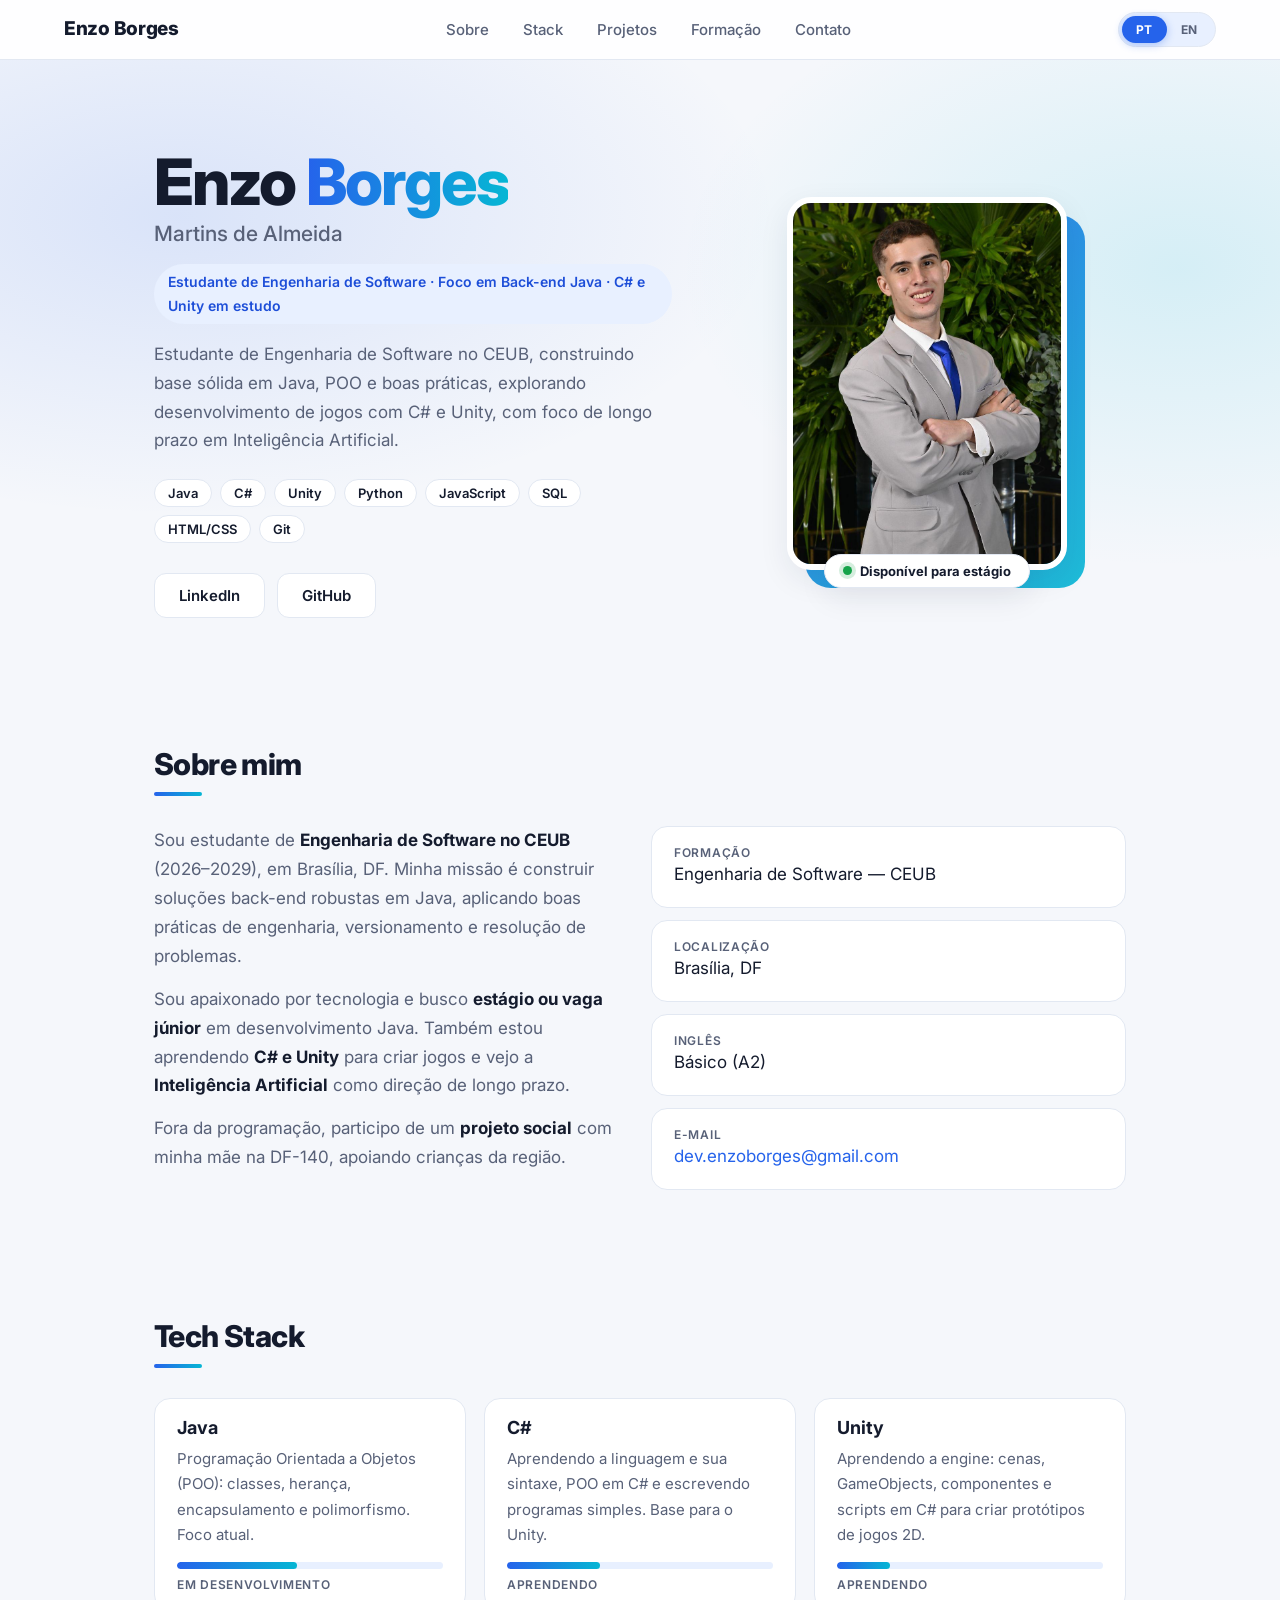
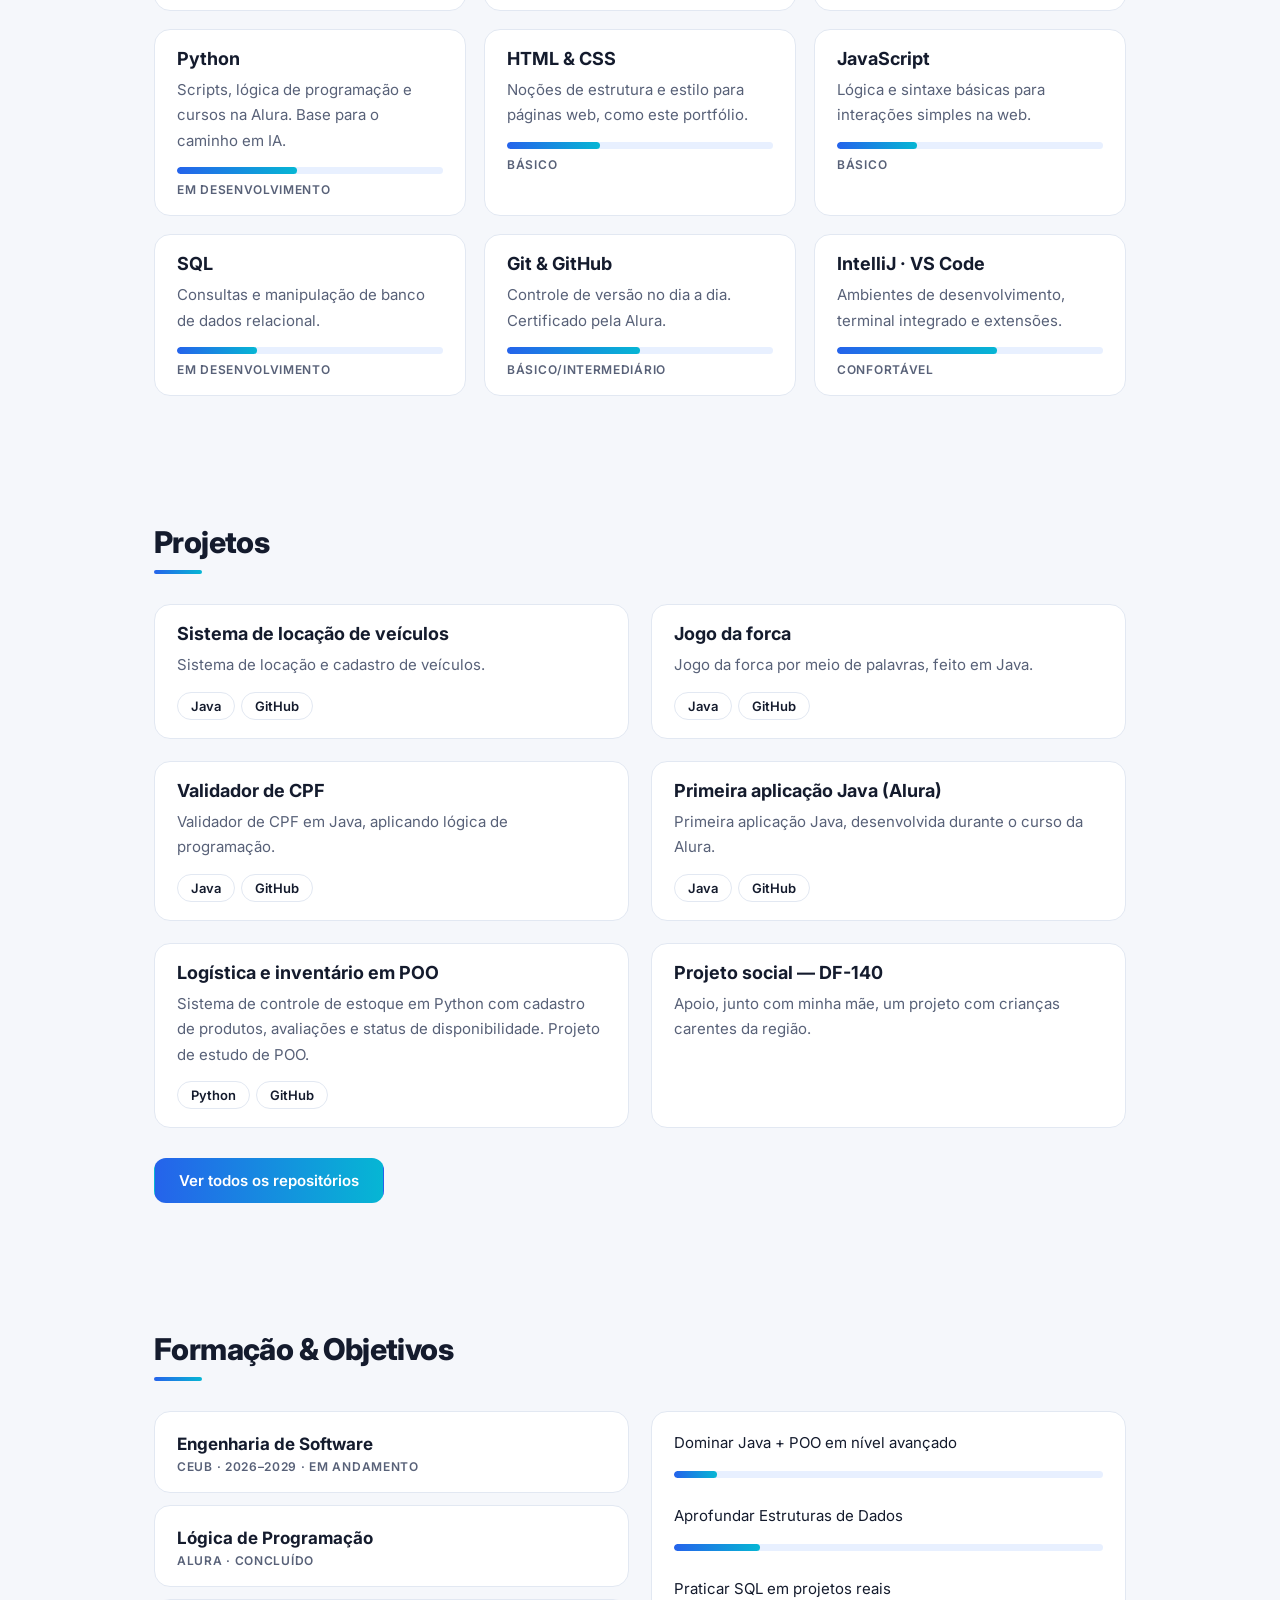
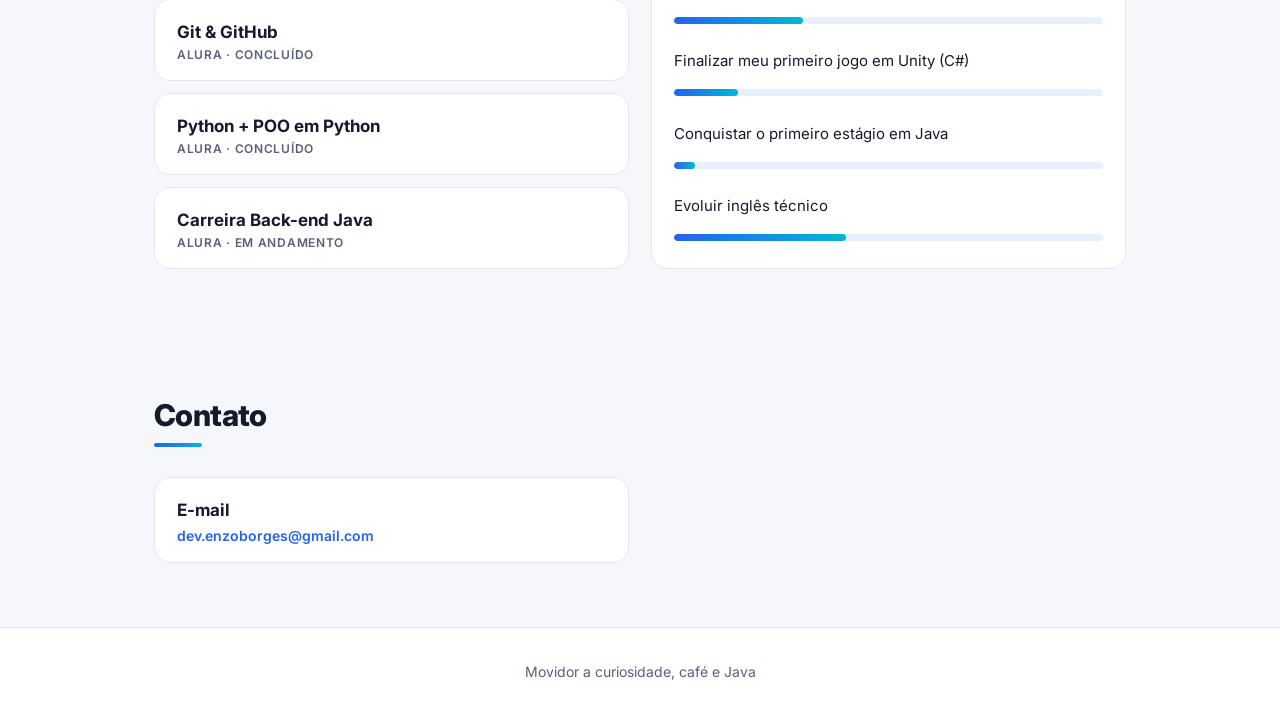
==== commit bb7ac7fa: "arrumando link do linkedIn" ====
--- a/index.html
+++ b/index.html
@@ -33,8 +33,8 @@
       <span>Java</span><span>C#</span><span>Unity</span><span>Python</span><span>JavaScript</span><span>SQL</span><span>HTML/CSS</span><span>Git</span>
     </div>
     <div class="btns">
-      <a class="btn main" href="assets/curriculo-enzo-borges.pdf" download data-i18n="cv">Baixar currículo</a>
-      <a class="btn" href="https://www.linkedin.com/in/enzo-borges-7a54973b6" target="_blank" rel="noopener">LinkedIn</a>
+    
+      <a class="btn" href="https://www.linkedin.com/in/enzo-borges-martins-de-almeida-7a54973b6/" target="_blank" rel="noopener">LinkedIn</a>
       <a class="btn" href="https://github.com/devenzoborges" target="_blank" rel="noopener">GitHub</a>
     </div>
   </div>
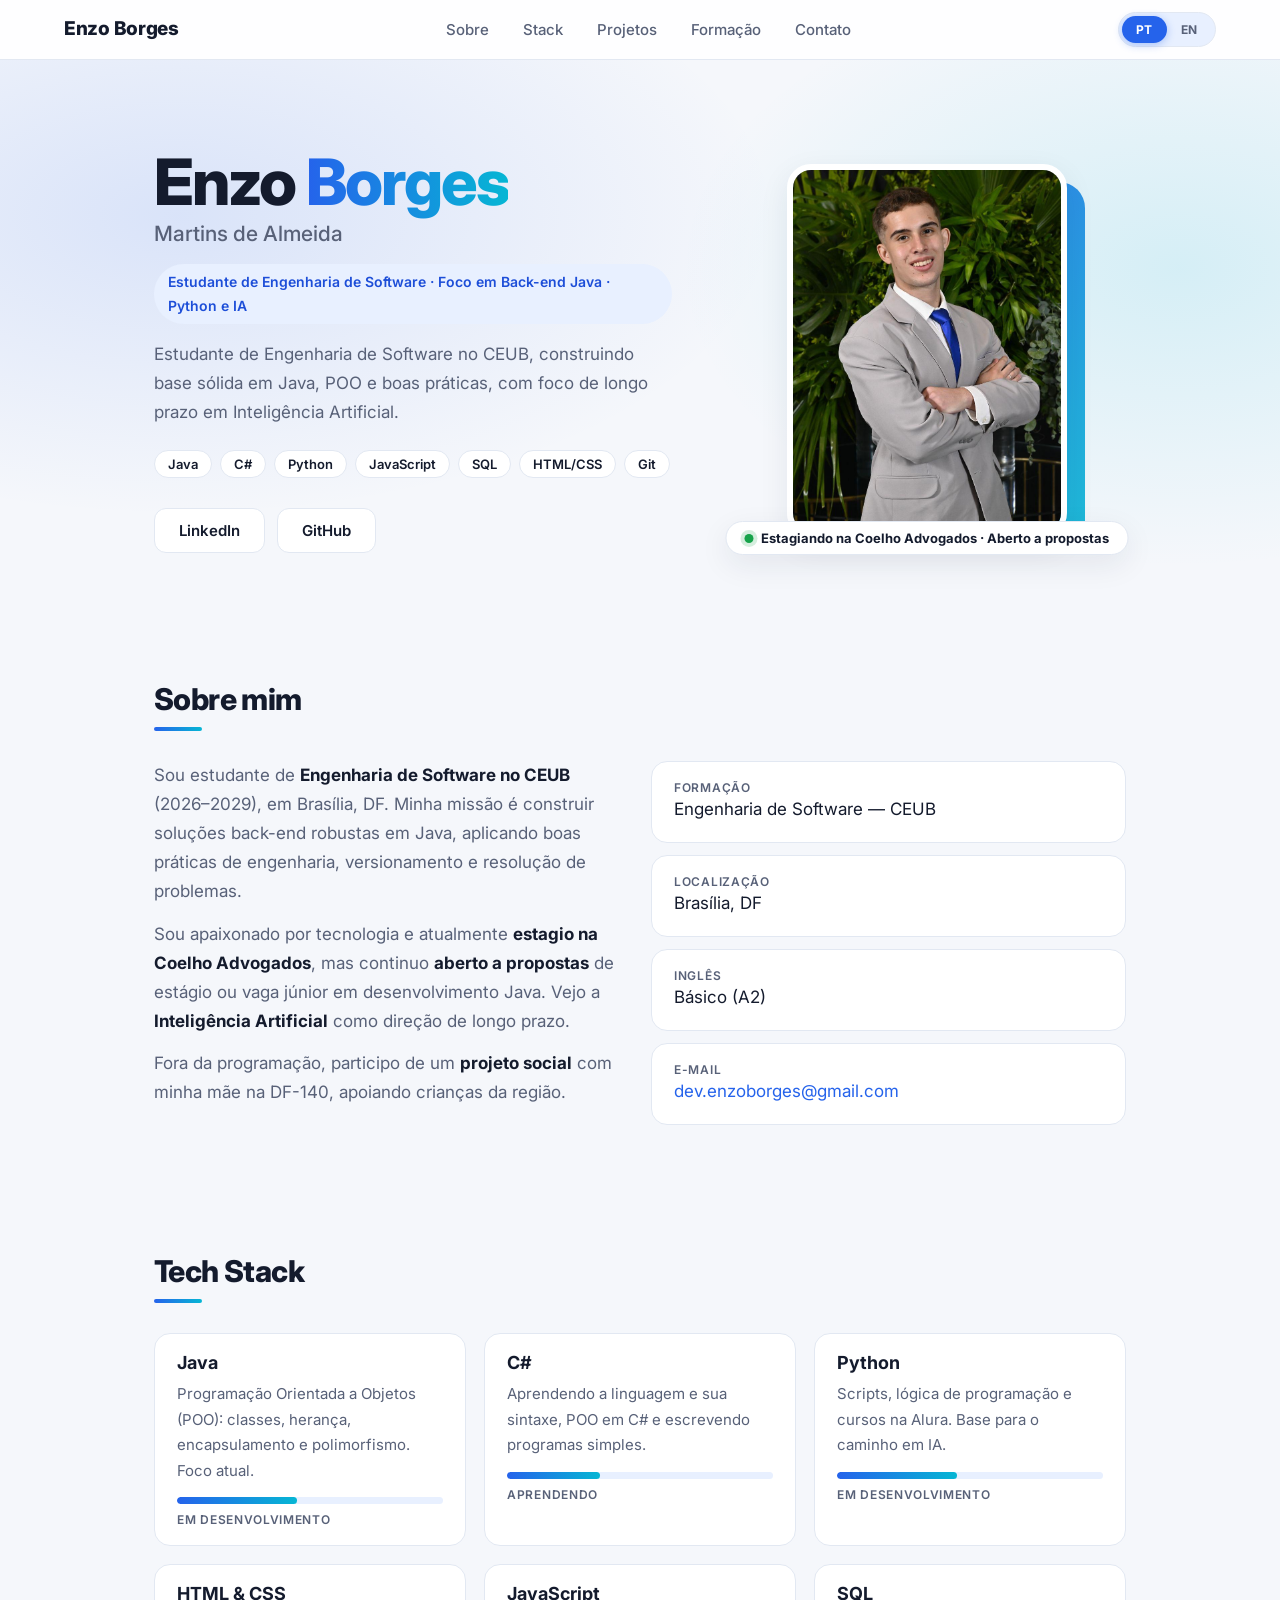
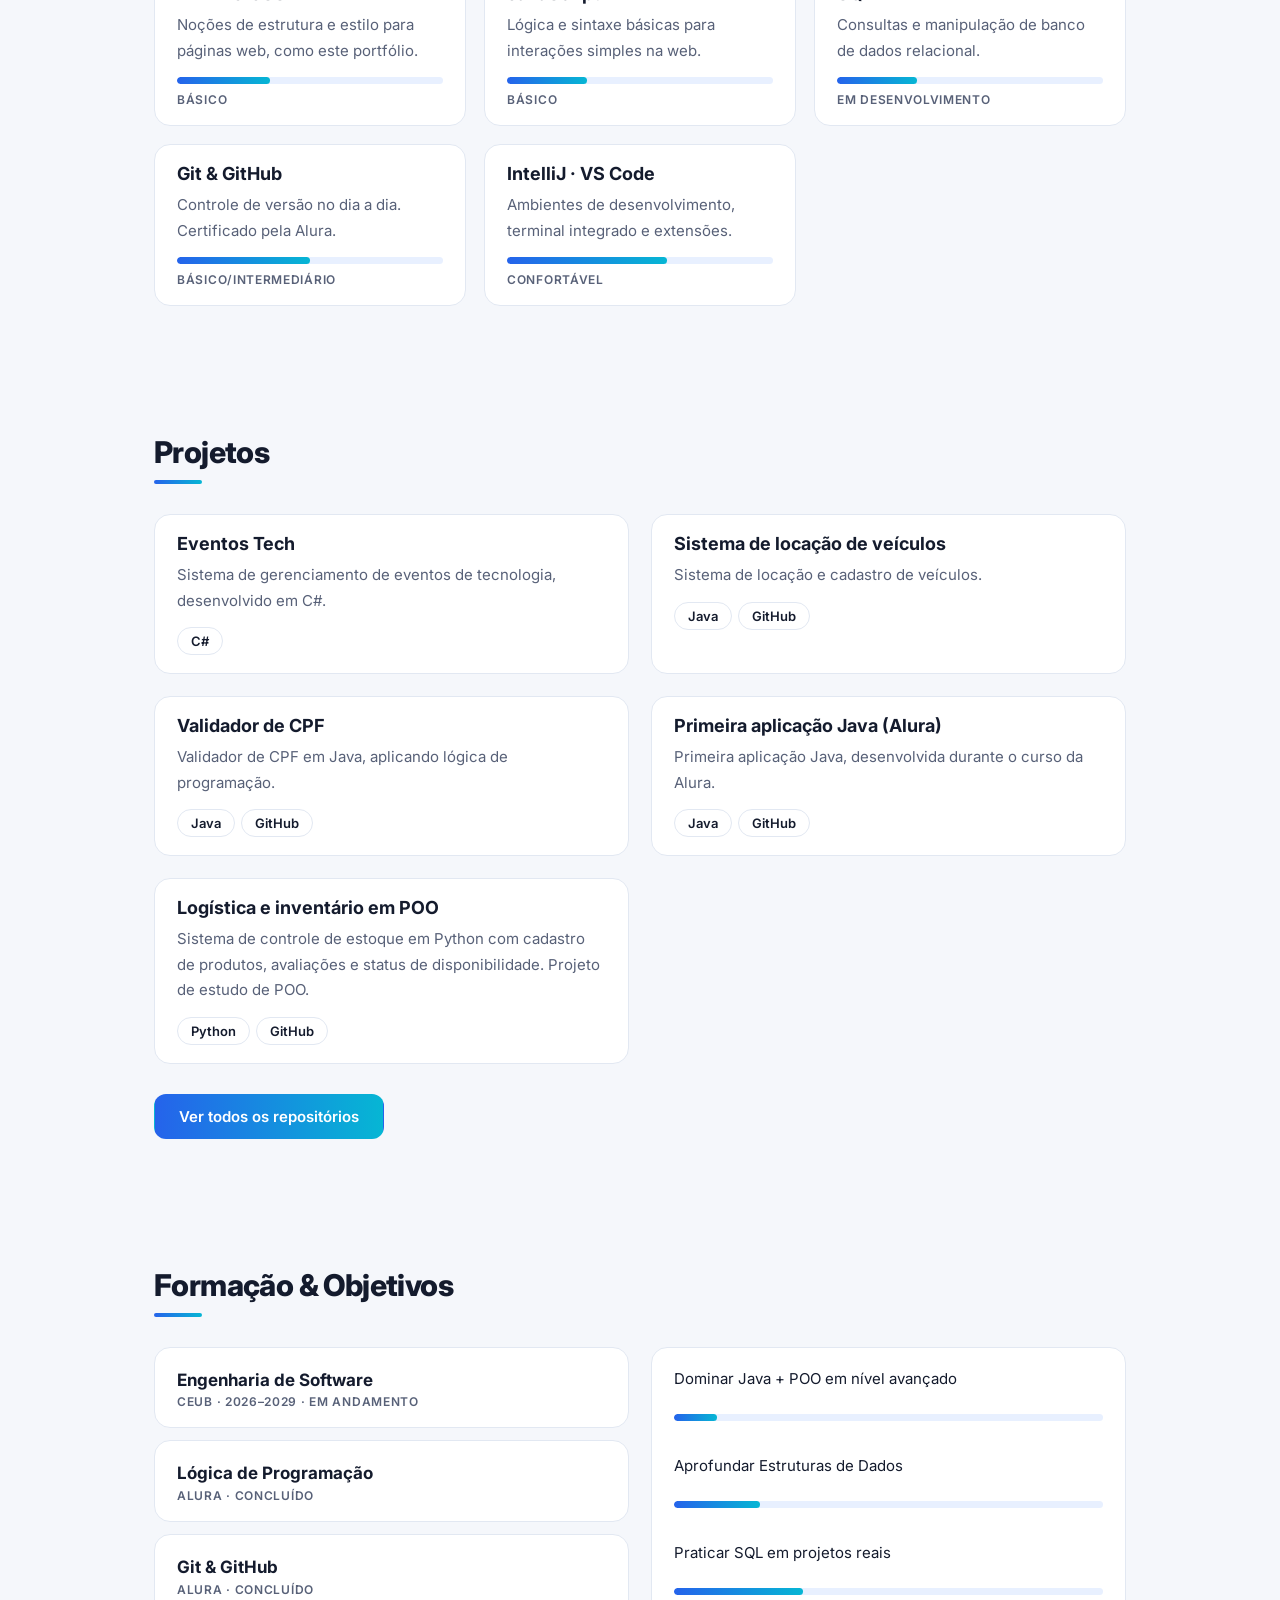
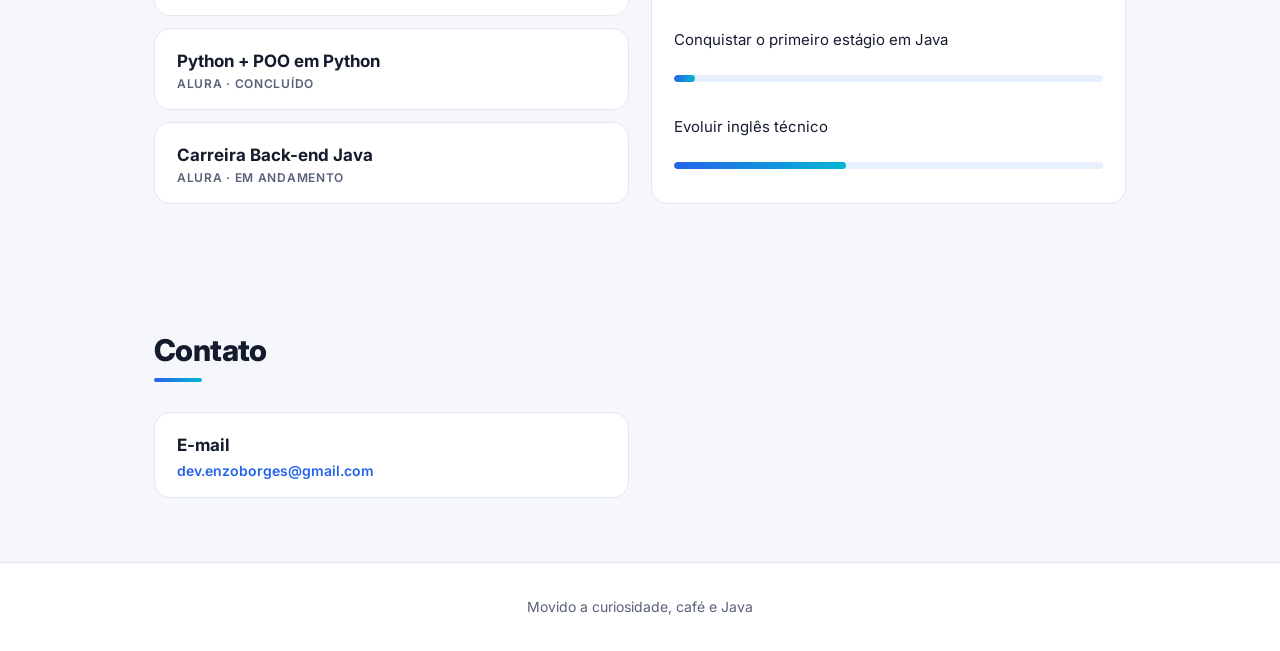
==== commit 69fdb1c8: "Atualizando portifólio pois adquiri um estágio" ====
--- a/index.html
+++ b/index.html
@@ -4,7 +4,7 @@
 <meta charset="UTF-8"/>
 <meta name="viewport" content="width=device-width, initial-scale=1.0"/>
 <title>Enzo Borges — Portfólio</title>
-<meta name="description" content="Estudante de Engenharia de Software · Java Back-end · C# & Unity"/>
+<meta name="description" content="Estudante de Engenharia de Software · Java Back-end · Python e IA"/>
 <link href="https://fonts.googleapis.com/css2?family=Inter:wght@400;500;600;700;800&display=swap" rel="stylesheet"/>
 <link rel="stylesheet" href="style.css"/>
 </head>
@@ -27,10 +27,10 @@
   <div class="hero-text">
     <h1>Enzo <span>Borges</span></h1>
     <p class="sub">Martins de Almeida</p>
-    <p class="role" data-i18n="role">Estudante de Engenharia de Software · Foco em Back-end Java · C# e Unity em estudo</p>
-    <p class="desc" data-i18n="hero_desc">Estudante de Engenharia de Software no CEUB, construindo base sólida em Java, POO e boas práticas, explorando desenvolvimento de jogos com C# e Unity, com foco de longo prazo em Inteligência Artificial.</p>
+    <p class="role" data-i18n="role">Estudante de Engenharia de Software · Foco em Back-end Java · Python e IA </p>
+    <p class="desc" data-i18n="hero_desc">Estudante de Engenharia de Software no CEUB, construindo base sólida em Java, POO e boas práticas, com foco de longo prazo em Inteligência Artificial.</p>
     <div class="chips">
-      <span>Java</span><span>C#</span><span>Unity</span><span>Python</span><span>JavaScript</span><span>SQL</span><span>HTML/CSS</span><span>Git</span>
+      <span>Java</span><span>C#</span><span>Python</span><span>JavaScript</span><span>SQL</span><span>HTML/CSS</span><span>Git</span>
     </div>
     <div class="btns">
     
@@ -40,7 +40,7 @@
   </div>
   <div class="photo">
     <div class="frame"><img src="img/fotominha.jpeg" alt="Enzo Borges"/></div>
-    <span class="status"><i></i><b data-i18n="status">Disponível para estágio</b></span>
+    <span class="status"><i></i><b data-i18n="status">Estagiando na Coelho Advogados · Aberto a propostas</b></span>
   </div>
 </header>
 
@@ -50,7 +50,7 @@
   <div class="grid2">
     <div class="text">
       <p data-i18n="about_1">Sou estudante de <strong>Engenharia de Software no CEUB</strong> (2026–2029), em Brasília, DF. Minha missão é construir soluções back-end robustas em Java, aplicando boas práticas de engenharia, versionamento e resolução de problemas.</p>
-      <p data-i18n="about_2">Sou apaixonado por tecnologia e busco <strong>estágio ou vaga júnior</strong> em desenvolvimento Java. Também estou aprendendo <strong>C# e Unity</strong> para criar jogos e vejo a <strong>Inteligência Artificial</strong> como direção de longo prazo.</p>
+      <p data-i18n="about_2">Sou apaixonado por tecnologia e atualmente <strong>estagio na Coelho Advogados</strong>, mas continuo <strong>aberto a propostas</strong> de estágio ou vaga júnior em desenvolvimento Java. Vejo a <strong>Inteligência Artificial</strong> como direção de longo prazo.</p>
       <p data-i18n="about_3">Fora da programação, participo de um <strong>projeto social</strong> com minha mãe na DF-140, apoiando crianças da região.</p>
     </div>
     <ul class="info">
@@ -66,8 +66,7 @@
   <h2 data-i18n="stack_title">Tech Stack</h2>
   <div class="skills">
     <div class="sk"><h3>Java</h3><p data-i18n="sk_java">Programação Orientada a Objetos (POO): classes, herança, encapsulamento e polimorfismo. Foco atual.</p><div class="bar"><i style="--w:45%"></i></div><small data-i18n="lv_dev">em desenvolvimento</small></div>
-    <div class="sk"><h3>C#</h3><p data-i18n="sk_cs">Aprendendo a linguagem e sua sintaxe, POO em C# e escrevendo programas simples. Base para o Unity.</p><div class="bar"><i style="--w:35%"></i></div><small data-i18n="lv_learn">aprendendo</small></div>
-    <div class="sk"><h3>Unity</h3><p data-i18n="sk_unity">Aprendendo a engine: cenas, GameObjects, componentes e scripts em C# para criar protótipos de jogos 2D.</p><div class="bar"><i style="--w:20%"></i></div><small data-i18n="lv_learn">aprendendo</small></div>
+    <div class="sk"><h3>C#</h3><p data-i18n="sk_cs">Aprendendo a linguagem e sua sintaxe, POO em C# e escrevendo programas simples.</p><div class="bar"><i style="--w:35%"></i></div><small data-i18n="lv_learn">aprendendo</small></div>
     <div class="sk"><h3>Python</h3><p data-i18n="sk_py">Scripts, lógica de programação e cursos na Alura. Base para o caminho em IA.</p><div class="bar"><i style="--w:45%"></i></div><small data-i18n="lv_dev">em desenvolvimento</small></div>
     <div class="sk"><h3>HTML &amp; CSS</h3><p data-i18n="sk_web">Noções de estrutura e estilo para páginas web, como este portfólio.</p><div class="bar"><i style="--w:35%"></i></div><small data-i18n="lv_basic">básico</small></div>
     <div class="sk"><h3>JavaScript</h3><p data-i18n="sk_js">Lógica e sintaxe básicas para interações simples na web.</p><div class="bar"><i style="--w:30%"></i></div><small data-i18n="lv_basic">básico</small></div>
@@ -80,12 +79,11 @@
 <section id="projetos">
   <h2 data-i18n="proj_title">Projetos</h2>
   <div class="grid2">
+    <article class="card"><h3>Eventos Tech</h3><p data-i18n="r6_d">Sistema de gerenciamento de eventos de tecnologia, desenvolvido em C#.</p><div class="tags"><span>C#</span></div></article>
     <article class="card"><h3><a href="https://github.com/devenzoborges/sistemadelocacaodeveiculos" target="_blank" rel="noopener" data-i18n="r1_t">Sistema de locação de veículos</a></h3><p data-i18n="r1_d">Sistema de locação e cadastro de veículos.</p><div class="tags"><span>Java</span><span>GitHub</span></div></article>
-    <article class="card"><h3><a href="https://github.com/devenzoborges/jogodaforca" target="_blank" rel="noopener" data-i18n="r2_t">Jogo da forca</a></h3><p data-i18n="r2_d">Jogo da forca por meio de palavras, feito em Java.</p><div class="tags"><span>Java</span><span>GitHub</span></div></article>
     <article class="card"><h3><a href="https://github.com/devenzoborges/validadordecpf" target="_blank" rel="noopener" data-i18n="r3_t">Validador de CPF</a></h3><p data-i18n="r3_d">Validador de CPF em Java, aplicando lógica de programação.</p><div class="tags"><span>Java</span><span>GitHub</span></div></article>
     <article class="card"><h3><a href="https://github.com/devenzoborges/primeiraaplicacaojavacomaalura" target="_blank" rel="noopener" data-i18n="r4_t">Primeira aplicação Java (Alura)</a></h3><p data-i18n="r4_d">Primeira aplicação Java, desenvolvida durante o curso da Alura.</p><div class="tags"><span>Java</span><span>GitHub</span></div></article>
     <article class="card"><h3><a href="https://github.com/devenzoborges/sistemadelogisticaeinventarioemPOO" target="_blank" rel="noopener" data-i18n="r5_t">Logística e inventário em POO</a></h3><p data-i18n="r5_d">Sistema de controle de estoque em Python com cadastro de produtos, avaliações e status de disponibilidade. Projeto de estudo de POO.</p><div class="tags"><span>Python</span><span>GitHub</span></div></article>
-    <article class="card"><h3 data-i18n="p4_t">Projeto social — DF-140</h3><p data-i18n="p4_d">Apoio, junto com minha mãe, um projeto com crianças carentes da região.</p></article>
   </div>
   <a class="btn main" href="https://github.com/devenzoborges?tab=repositories" target="_blank" rel="noopener" data-i18n="repos">Ver todos os repositórios</a>
 </section>
@@ -104,7 +102,6 @@
       <p class="goal"><span data-i18n="g1">Dominar Java + POO em nível avançado</span><span class="bar"><i style="--w:10%"></i></span></p>
       <p class="goal"><span data-i18n="g2">Aprofundar Estruturas de Dados</span><span class="bar"><i style="--w:20%"></i></span></p>
       <p class="goal"><span data-i18n="g3">Praticar SQL em projetos reais</span><span class="bar"><i style="--w:30%"></i></span></p>
-      <p class="goal"><span data-i18n="g6">Finalizar meu primeiro jogo em Unity (C#)</span><span class="bar"><i style="--w:15%"></i></span></p>
       <p class="goal"><span data-i18n="g4">Conquistar o primeiro estágio em Java</span><span class="bar"><i style="--w:5%"></i></span></p>
       <p class="goal"><span data-i18n="g5">Evoluir inglês técnico</span><span class="bar"><i style="--w:40%"></i></span></p>
     </div>
@@ -120,9 +117,9 @@
 </main>
 
 <footer>
-  <p data-i18n="foot">Movidor a curiosidade, café e Java</p>
+  <p data-i18n="foot">Movido a curiosidade, café e Java</p>
 </footer>
 
 <script src="node.js"></script>
 </body>
-</html>+</html>
